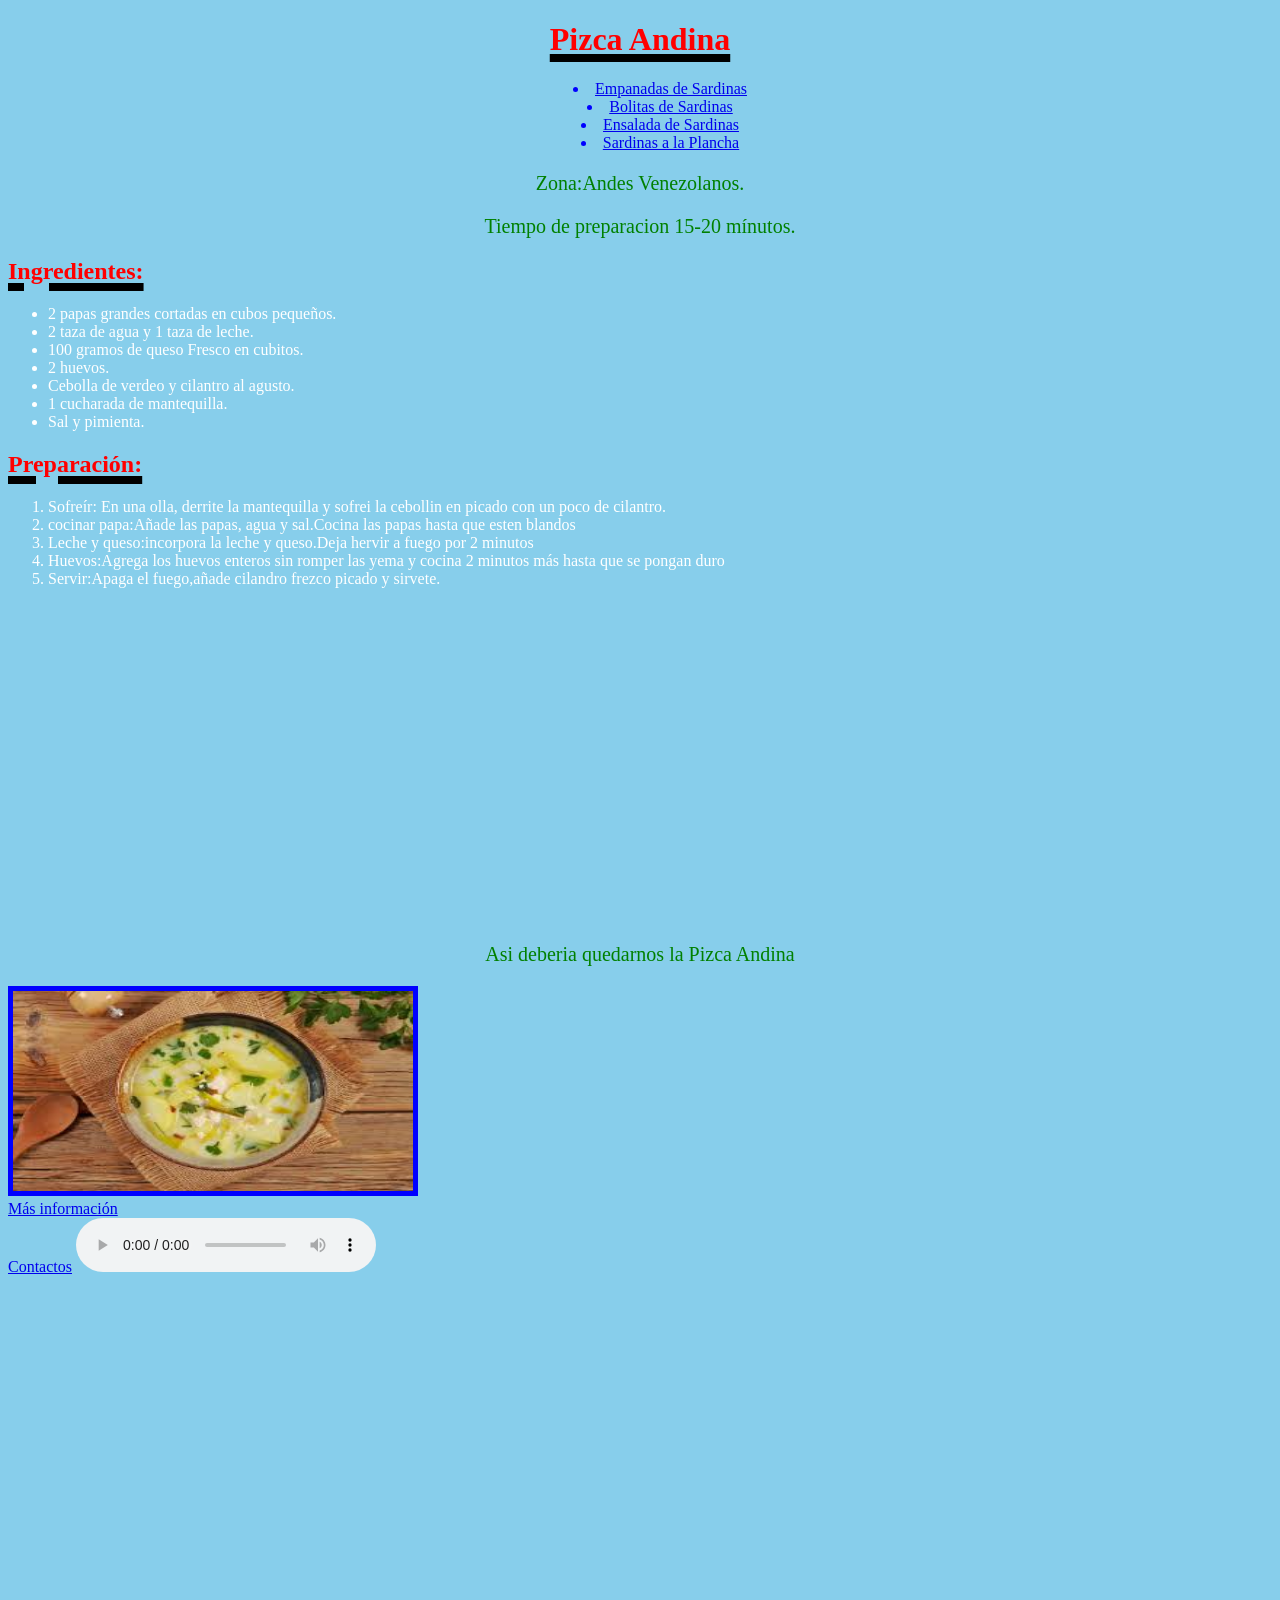
==== index.html @ d1b64593 "Add files via upload" ====
<!DOCTYPE html>
<html lang="en">
<head>
    <meta charset="UTF-8">
    <meta name="viewport" content="width=device-width, initial-scale=1.0">
    <title>Pizca Andina</title>
    <link rel="stylesheet" href="./css/estilos.css">
</head>
<body >
    <h1 class="titulo">Pizca Andina </h1>
    <ul >
        <li class="enlace">    <a  target="_blank" href="https://productosbahia.com.ar/receta/empanadas-de-sardinas/?gad_source=1&gad_campaignid=23354935666&gbraid=0AAAABByzemr5caEzVD6PrRsYL4l9V3Tu5&gclid=Cj0KCQjwi8nRBhDhARIsAHZf_pYTuPk9CachXybLOOa-7D4PGIUS3GsZ4RVx_CUhlzWg0jfU1wNpsG0aAvGdEALw_wcB"> Empanadas de Sardinas</a></li>
        <li class="enlace">    <a  target="_blank" href="https://www.cookmonkeys.com/bolitas-de-sardinas">Bolitas  de Sardinas</a></li>
        <li class="enlace">    <a  target="_blank" href="https://cocinafrancia.com/2021/06/16/ensalada-de-sardinas-rucula-mozzarella/#google_vignette">Ensalada de Sardinas</a></li>
        <li class="enlace">    <a target="_blank" href="https://invitadoinvierno.com/sardinas-a-la-plancha/">Sardinas a la Plancha</a></li>
    </ul>
    <p class="parrafo">Zona:Andes Venezolanos. </p>
    <p class="parrafo">Tiempo de preparacion 15-20 mínutos.</p>
    <h2 class="preparacion ">Ingredientes: </h2>
    <ul>
        <li class="blanco">2 papas grandes cortadas en cubos pequeños.</li>
        <li class="blanco">2 taza de agua y 1 taza de leche.</li>
        <li class="blanco">100 gramos de queso Fresco en cubitos.</li>
        <li class="blanco">2 huevos.</li>
        <li class="blanco">Cebolla de verdeo y cilantro al agusto.</li>
        <li class="blanco">1 cucharada de mantequilla.</li>
        <li class="blanco">Sal y pimienta.</li>
    </ul>
    <h2 class="preparacion">Preparación:</h2>
    <ol>
        <li class="blanco">Sofreír: En una olla, derrite la mantequilla y sofrei la cebollin en picado con un poco de cilantro.</li>
        <li class="blanco">cocinar papa:Añade las papas, agua y sal.Cocina las papas hasta que esten blandos</li>
        <li class="blanco">Leche y queso:incorpora la leche y queso.Deja hervir a fuego por 2 minutos</li>
        <li class="blanco">Huevos:Agrega los huevos enteros sin romper las yema y cocina 2 minutos más hasta que se pongan duro</li>
        <li class="blanco">Servir:Apaga el fuego,añade cilandro frezco picado y sirvete.</li>

    </ol>
    <iframe width="560" height="315" src="https://www.youtube.com/embed/HlcZezB0CMQ?si=Qb8UNMhfPuQTY_Jw" title="YouTube video player" frameborder="0" allow="accelerometer; autoplay; clipboard-write; encrypted-media; gyroscope; picture-in-picture; web-share" referrerpolicy="strict-origin-when-cross-origin" allowfullscreen></iframe>
    <br>

   

    <p class="parrafo">Asi deberia quedarnos la Pizca Andina</p>
    <img class="portada" src="./imagen/andina.jpg" alt="Pizca Andina">
    <br>
    <a target="_blank" href="https://cookpad.com/ar/buscar/sardinas%20en%20lata"> Más información</a>
    <br>
    <a href="contactos.html">Contactos</a>
    <audio controls src="./audios/andinaa.mp3"></audio>
    <br>
    <iframe src="https://www.google.com/maps/embed?pb=!1m18!1m12!1m3!1d3282.028836173672!2d-58.77233778942095!3d-34.65397467944562!2m3!1f0!2f0!3f0!3m2!1i1024!2i768!4f13.1!3m3!1m2!1s0x95bc95060809e4bf%3A0xa6dda3d21c3054b0!2sAv.%20Bartolom%C3%A9%20Mitre%201614%2C%20B1744OHN%20Moreno%2C%20Provincia%20de%20Buenos%20Aires!5e0!3m2!1ses!2sar!4v1778788399539!5m2!1ses!2sar" width="600" height="450" style="border:0;" allowfullscreen="" loading="lazy" referrerpolicy="no-referrer-when-downgrade"></iframe>
    

</body >
</html>
---- css/estilos.css ----
body  {background-color: skyblue ; }
  h1.titulo {color: red ;  text-align: center ; text-decoration: underline black 8px; }
  h2.preparacion {color: red ;  text-align: left; text-decoration: underline black 8px; }
  li.blanco {color: white ; }
    img.portada {width: 400px ; height: 200px ; 
                 border: 5px solid  blue ; 
                }
    img.logos {width: 100px ; height: 100px ; }
    p.parrafo {font-size: 20px ; color: green; text-align: center; }
    li.enlace{text-align: center; color: blue; list-style-position: inside; }
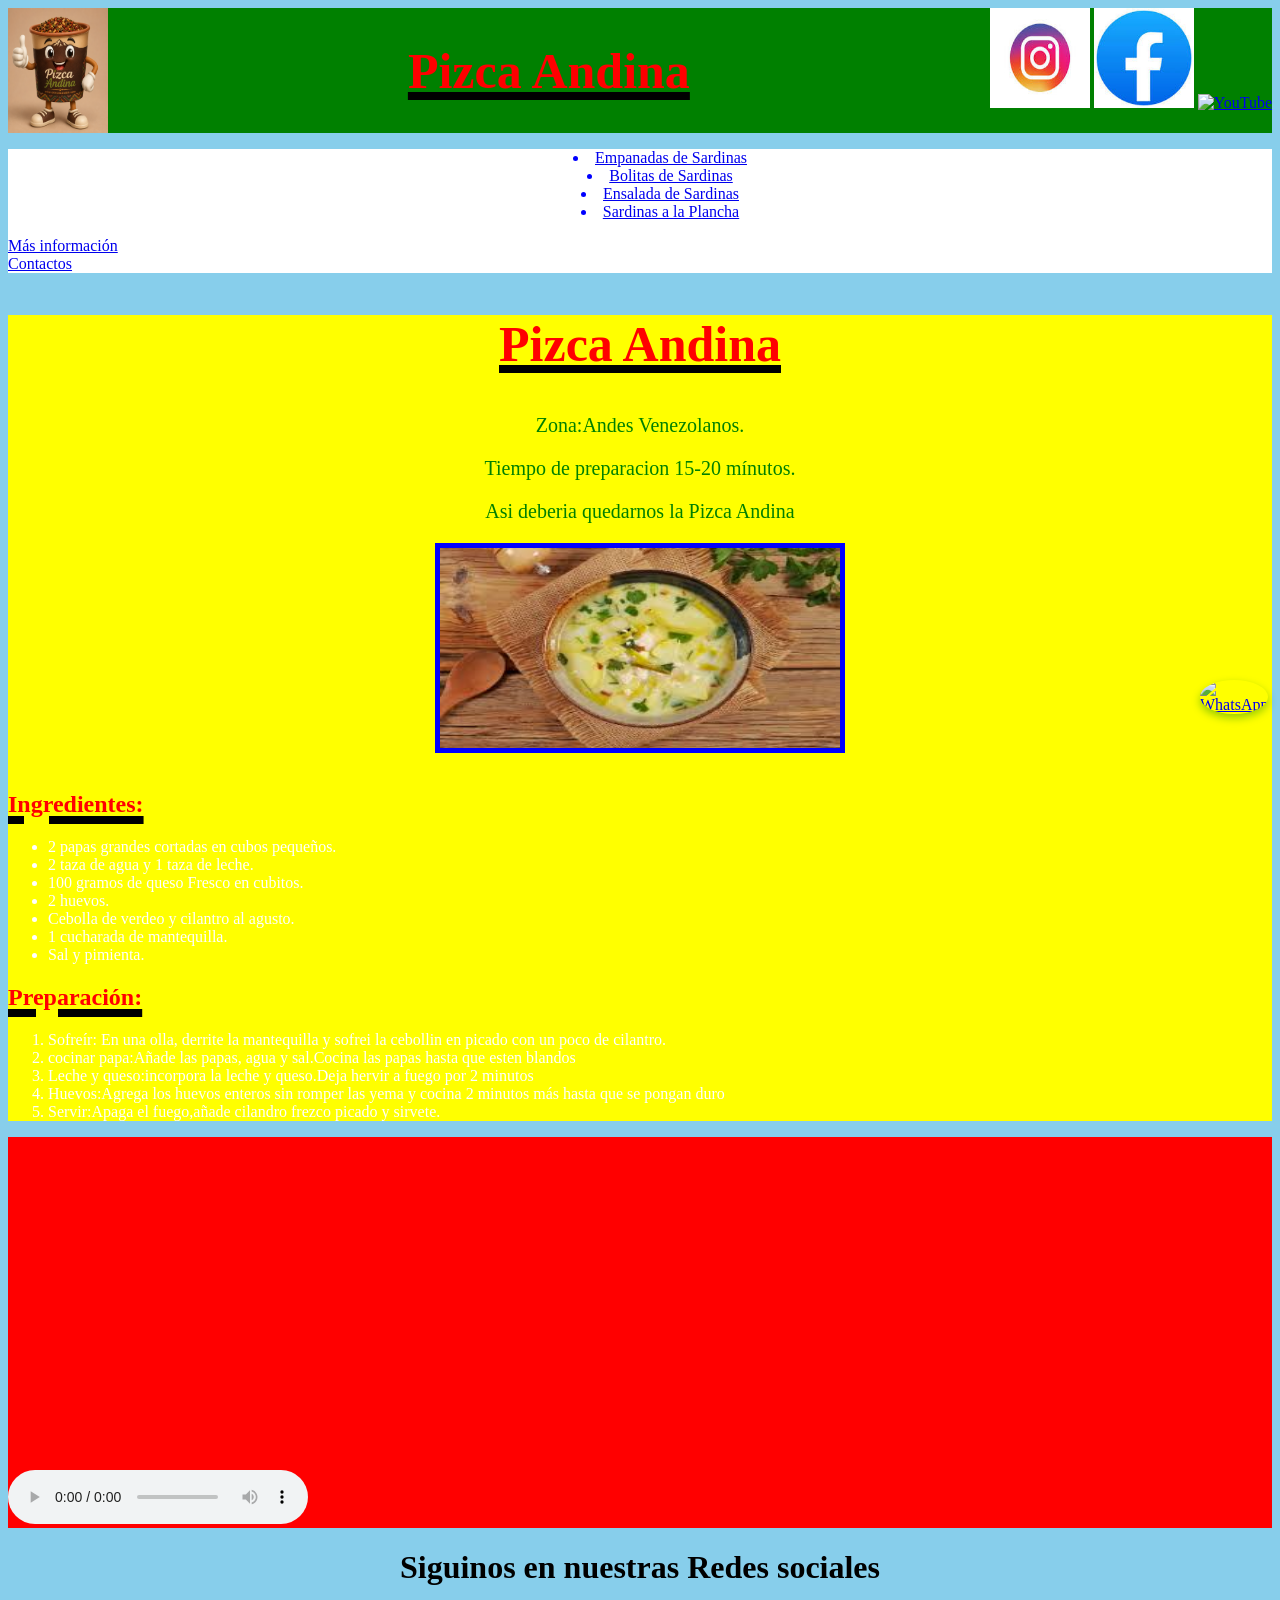
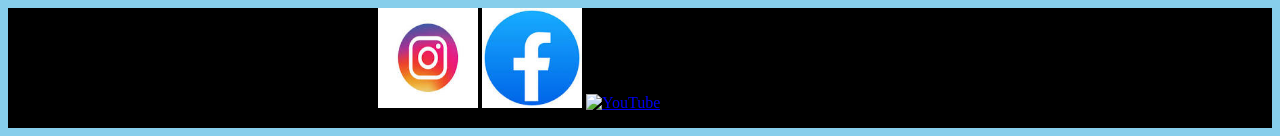
==== commit 63bbb31c: "Add files via upload" ====
--- a/index.html
+++ b/index.html
@@ -2,20 +2,41 @@
 <html lang="en">
 <head>
     <meta charset="UTF-8">
-    <meta name="viewport" content="width=device-width, initial-scale=1.0">
+    <meta name="viewport" content="width=device-width, initial-scale=1">
     <title>Pizca Andina</title>
     <link rel="stylesheet" href="./css/estilos.css">
 </head>
 <body >
-    <h1 class="titulo">Pizca Andina </h1>
-    <ul >
+    <header>
+        <img class="logopiscaandinaa" src="./imagen/logopiscaandina.png" alt="Logo de Pizca Andina">
+            <h1 class="titulo">  Pizca Andina </h1>
+        <div class="sociales">
+         <a target="_blank"  href="https://www.instagram.com/"><img class="logos" src="./imagen/instagram.jpg" alt="Instagram" ></a>
+         <a  target="_blank"  href="https://www.facebook.com/"><img  class="logos" src="./imagen/facebook.jpg" alt="Facebook" ></a>
+        <a  target="_blank"  href="https://www.youtube.com/?app=desktop&hl=es"><img class="logos" src="./imagen/youtube.jpg" alt="YouTube"></a>
+        <div>
+    </header>
+    <nav>
+         <ul >
         <li class="enlace">    <a  target="_blank" href="https://productosbahia.com.ar/receta/empanadas-de-sardinas/?gad_source=1&gad_campaignid=23354935666&gbraid=0AAAABByzemr5caEzVD6PrRsYL4l9V3Tu5&gclid=Cj0KCQjwi8nRBhDhARIsAHZf_pYTuPk9CachXybLOOa-7D4PGIUS3GsZ4RVx_CUhlzWg0jfU1wNpsG0aAvGdEALw_wcB"> Empanadas de Sardinas</a></li>
         <li class="enlace">    <a  target="_blank" href="https://www.cookmonkeys.com/bolitas-de-sardinas">Bolitas  de Sardinas</a></li>
         <li class="enlace">    <a  target="_blank" href="https://cocinafrancia.com/2021/06/16/ensalada-de-sardinas-rucula-mozzarella/#google_vignette">Ensalada de Sardinas</a></li>
         <li class="enlace">    <a target="_blank" href="https://invitadoinvierno.com/sardinas-a-la-plancha/">Sardinas a la Plancha</a></li>
     </ul>
+     <a target="_blank" href="https://cookpad.com/ar/buscar/sardinas%20en%20lata"> Más información</a>
+    <br>
+    <a href="contactos.html">Contactos</a>
+
+    </nav>
+    <section>
+        
+         <h1 class="titulo">Pizca Andina </h1>
+   
     <p class="parrafo">Zona:Andes Venezolanos. </p>
     <p class="parrafo">Tiempo de preparacion 15-20 mínutos.</p>
+     <p class="parrafo">Asi deberia quedarnos la Pizca Andina</p>
+    <img class="portada" src="./imagen/andina.jpg" alt="Pizca Andina">
+    <br>
     <h2 class="preparacion ">Ingredientes: </h2>
     <ul>
         <li class="blanco">2 papas grandes cortadas en cubos pequeños.</li>
@@ -35,21 +56,34 @@
         <li class="blanco">Servir:Apaga el fuego,añade cilandro frezco picado y sirvete.</li>
 
     </ol>
-    <iframe width="560" height="315" src="https://www.youtube.com/embed/HlcZezB0CMQ?si=Qb8UNMhfPuQTY_Jw" title="YouTube video player" frameborder="0" allow="accelerometer; autoplay; clipboard-write; encrypted-media; gyroscope; picture-in-picture; web-share" referrerpolicy="strict-origin-when-cross-origin" allowfullscreen></iframe>
+
+    </section>
+
+    <section class="ultimo">
+        <iframe class="video" width="560" height="315" src="https://www.youtube.com/embed/HlcZezB0CMQ?si=Qb8UNMhfPuQTY_Jw" title="YouTube video player" frameborder="0" allow="accelerometer; autoplay; clipboard-write; encrypted-media; gyroscope; picture-in-picture; web-share" referrerpolicy="strict-origin-when-cross-origin" allowfullscreen></iframe>
     <br>
-
    
-
-    <p class="parrafo">Asi deberia quedarnos la Pizca Andina</p>
-    <img class="portada" src="./imagen/andina.jpg" alt="Pizca Andina">
-    <br>
-    <a target="_blank" href="https://cookpad.com/ar/buscar/sardinas%20en%20lata"> Más información</a>
-    <br>
-    <a href="contactos.html">Contactos</a>
     <audio controls src="./audios/andinaa.mp3"></audio>
     <br>
-    <iframe src="https://www.google.com/maps/embed?pb=!1m18!1m12!1m3!1d3282.028836173672!2d-58.77233778942095!3d-34.65397467944562!2m3!1f0!2f0!3f0!3m2!1i1024!2i768!4f13.1!3m3!1m2!1s0x95bc95060809e4bf%3A0xa6dda3d21c3054b0!2sAv.%20Bartolom%C3%A9%20Mitre%201614%2C%20B1744OHN%20Moreno%2C%20Provincia%20de%20Buenos%20Aires!5e0!3m2!1ses!2sar!4v1778788399539!5m2!1ses!2sar" width="600" height="450" style="border:0;" allowfullscreen="" loading="lazy" referrerpolicy="no-referrer-when-downgrade"></iframe>
+    </section>
+    <h1 class="siguenos">Siguinos en nuestras Redes sociales</h1>
+    <footer>
+    <div class="sociales">
+        <iframe class="mapa" src="https://www.google.com/maps/embed?pb=!1m18!1m12!1m3!1d3282.028836173672!2d-58.77233778942095!3d-34.65397467944562!2m3!1f0!2f0!3f0!3m2!1i1024!2i768!4f13.1!3m3!1m2!1s0x95bc95060809e4bf%3A0xa6dda3d21c3054b0!2sAv.%20Bartolom%C3%A9%20Mitre%201614%2C%20B1744OHN%20Moreno%2C%20Provincia%20de%20Buenos%20Aires!5e0!3m2!1ses!2sar!4v1778788399539!5m2!1ses!2sar" width="600" height="450" style="border:0;" allowfullscreen="" loading="lazy" referrerpolicy="no-referrer-when-downgrade"></iframe>
+    <a target="_blank"  href="https://www.instagram.com/"><img class="logos" src="./imagen/instagram.jpg" alt="Instagram" ></a>
+    <a  target="_blank"  href="https://www.facebook.com/"><img  class="logos" src="./imagen/facebook.jpg" alt="Facebook" ></a>
+    <a  target="_blank"  href="https://www.youtube.com/?app=desktop&hl=es"><img class="logos" src="./imagen/youtube.jpg" alt="YouTube"></a>
+    </div>
+    <br>
+    </footer>
+    <div class="elemento-flotante">
+        <a href="https://wa.me/5491159131314" target="_blank">
+            <img src="https://upload.wikimedia.org/wikipedia/commons/6/6b/WhatsApp.svg" alt="WhatsApp" class="whatsapp-icon">
+    </div>
+
+
+     
+   
     
-
 </body >
 </html>
--- a/css/estilos.css
+++ b/css/estilos.css
@@ -9,3 +9,79 @@
     p.parrafo {font-size: 20px ; color: green; text-align: center; }
     li.enlace{text-align: center; color: blue; list-style-position: inside; }
 
+header {background-color:green ; }
+nav {background-color: white ; }
+section {background-color: yellow ; }
+.ultimo {background-color: red ; }
+footer {background-color: black;}
+h1.titulo{font-size: 50px;
+  
+     
+}
+.elemento-flotante {
+  position: fixed;
+  bottom: 20px;
+  right: 20px;
+  width: 60px;
+  height: 200px;
+  z-index: 1000;
+}
+.elemento-flotante img {
+  width:100%;
+  height:100%;
+  cursor: pointer;
+  border-radius: 50%;
+  box-shadow: 0 4px 8px rgba(0, 128, 0, 0.4);
+  transition: transform 0.3s ease;
+}
+.elemento-flotante img:hover {
+  transform: scale(1.1);
+}
+.whatsapp{
+    position: fixed;
+    bottom: 50px;
+    right: 20px;
+}
+img.portada{
+ display: block;
+ margin: 0 auto;
+}
+.video {
+   display: block;
+ margin: 0 auto;
+
+}
+.logopiscaandinaa{
+    width: 100px;
+    height: auto; 
+}
+footer{display: flex;
+    justify-content: space-between;
+    align-items: center;
+}
+
+
+
+.logos{
+    width: 100px;
+    height: 100px;
+}
+.redes{text-align: right;}
+header{display: flex;
+
+  justify-content: space-between;
+}
+.redes{
+width: 40px;
+ height: 40px;
+}
+.siguenos{
+    text-align:center;
+}
+.mapa{
+    width: 350px;   
+    height: 120px;  
+    float: left;    
+    margin-right: 20px; 
+}
+   
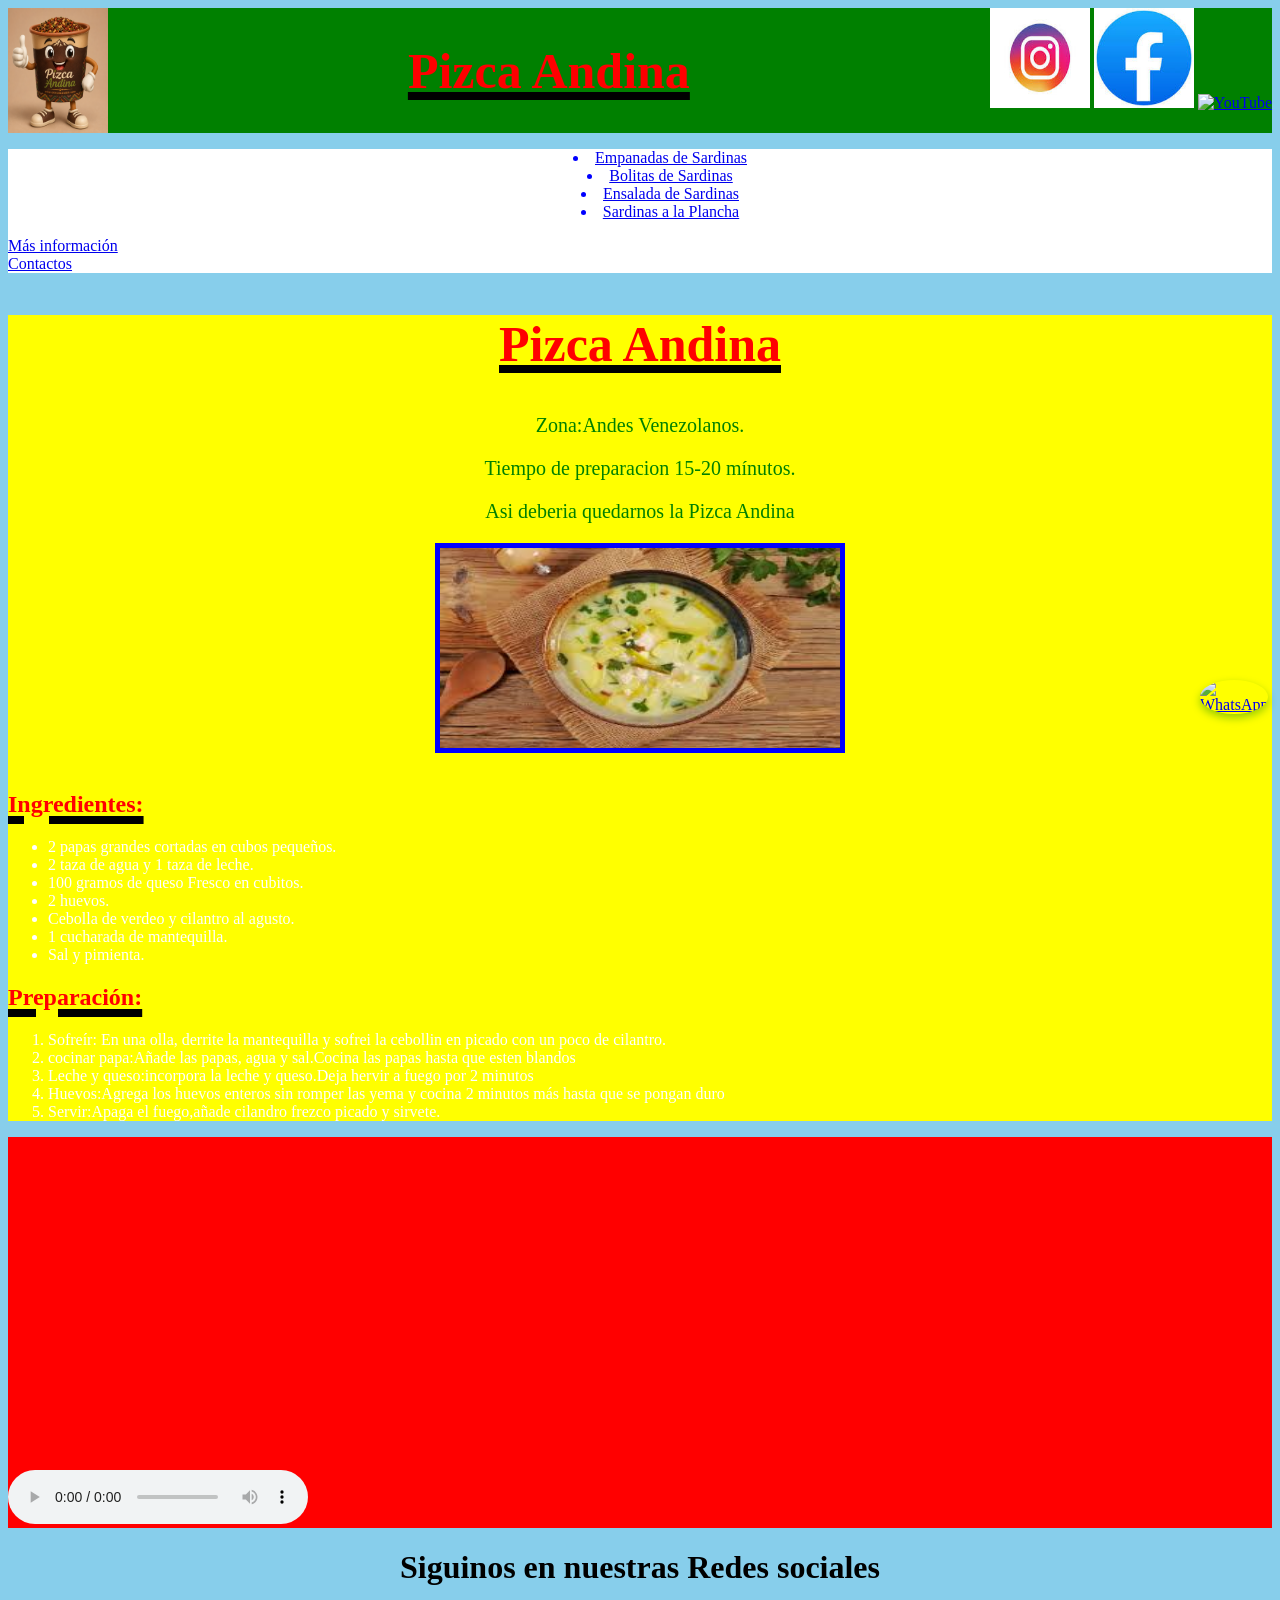
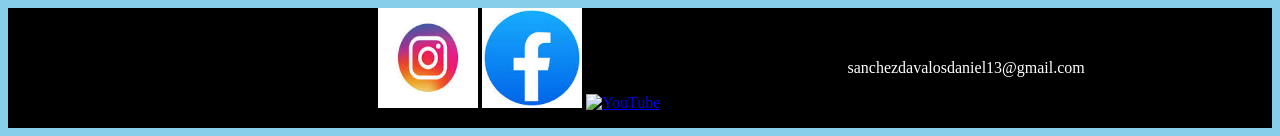
==== commit a9f995cb: "Add files via upload" ====
--- a/index.html
+++ b/index.html
@@ -69,11 +69,14 @@
     <h1 class="siguenos">Siguinos en nuestras Redes sociales</h1>
     <footer>
     <div class="sociales">
+       
         <iframe class="mapa" src="https://www.google.com/maps/embed?pb=!1m18!1m12!1m3!1d3282.028836173672!2d-58.77233778942095!3d-34.65397467944562!2m3!1f0!2f0!3f0!3m2!1i1024!2i768!4f13.1!3m3!1m2!1s0x95bc95060809e4bf%3A0xa6dda3d21c3054b0!2sAv.%20Bartolom%C3%A9%20Mitre%201614%2C%20B1744OHN%20Moreno%2C%20Provincia%20de%20Buenos%20Aires!5e0!3m2!1ses!2sar!4v1778788399539!5m2!1ses!2sar" width="600" height="450" style="border:0;" allowfullscreen="" loading="lazy" referrerpolicy="no-referrer-when-downgrade"></iframe>
     <a target="_blank"  href="https://www.instagram.com/"><img class="logos" src="./imagen/instagram.jpg" alt="Instagram" ></a>
     <a  target="_blank"  href="https://www.facebook.com/"><img  class="logos" src="./imagen/facebook.jpg" alt="Facebook" ></a>
     <a  target="_blank"  href="https://www.youtube.com/?app=desktop&hl=es"><img class="logos" src="./imagen/youtube.jpg" alt="YouTube"></a>
+    
     </div>
+     <p class="correo">sanchezdavalosdaniel13@gmail.com</p>
     <br>
     </footer>
     <div class="elemento-flotante">
--- a/css/estilos.css
+++ b/css/estilos.css
@@ -58,6 +58,11 @@
 footer{display: flex;
     justify-content: space-between;
     align-items: center;
+
+}
+.correo{
+    color: white;
+    text-align: right;
 }
 
 
@@ -84,4 +89,5 @@
     float: left;    
     margin-right: 20px; 
 }
+
    
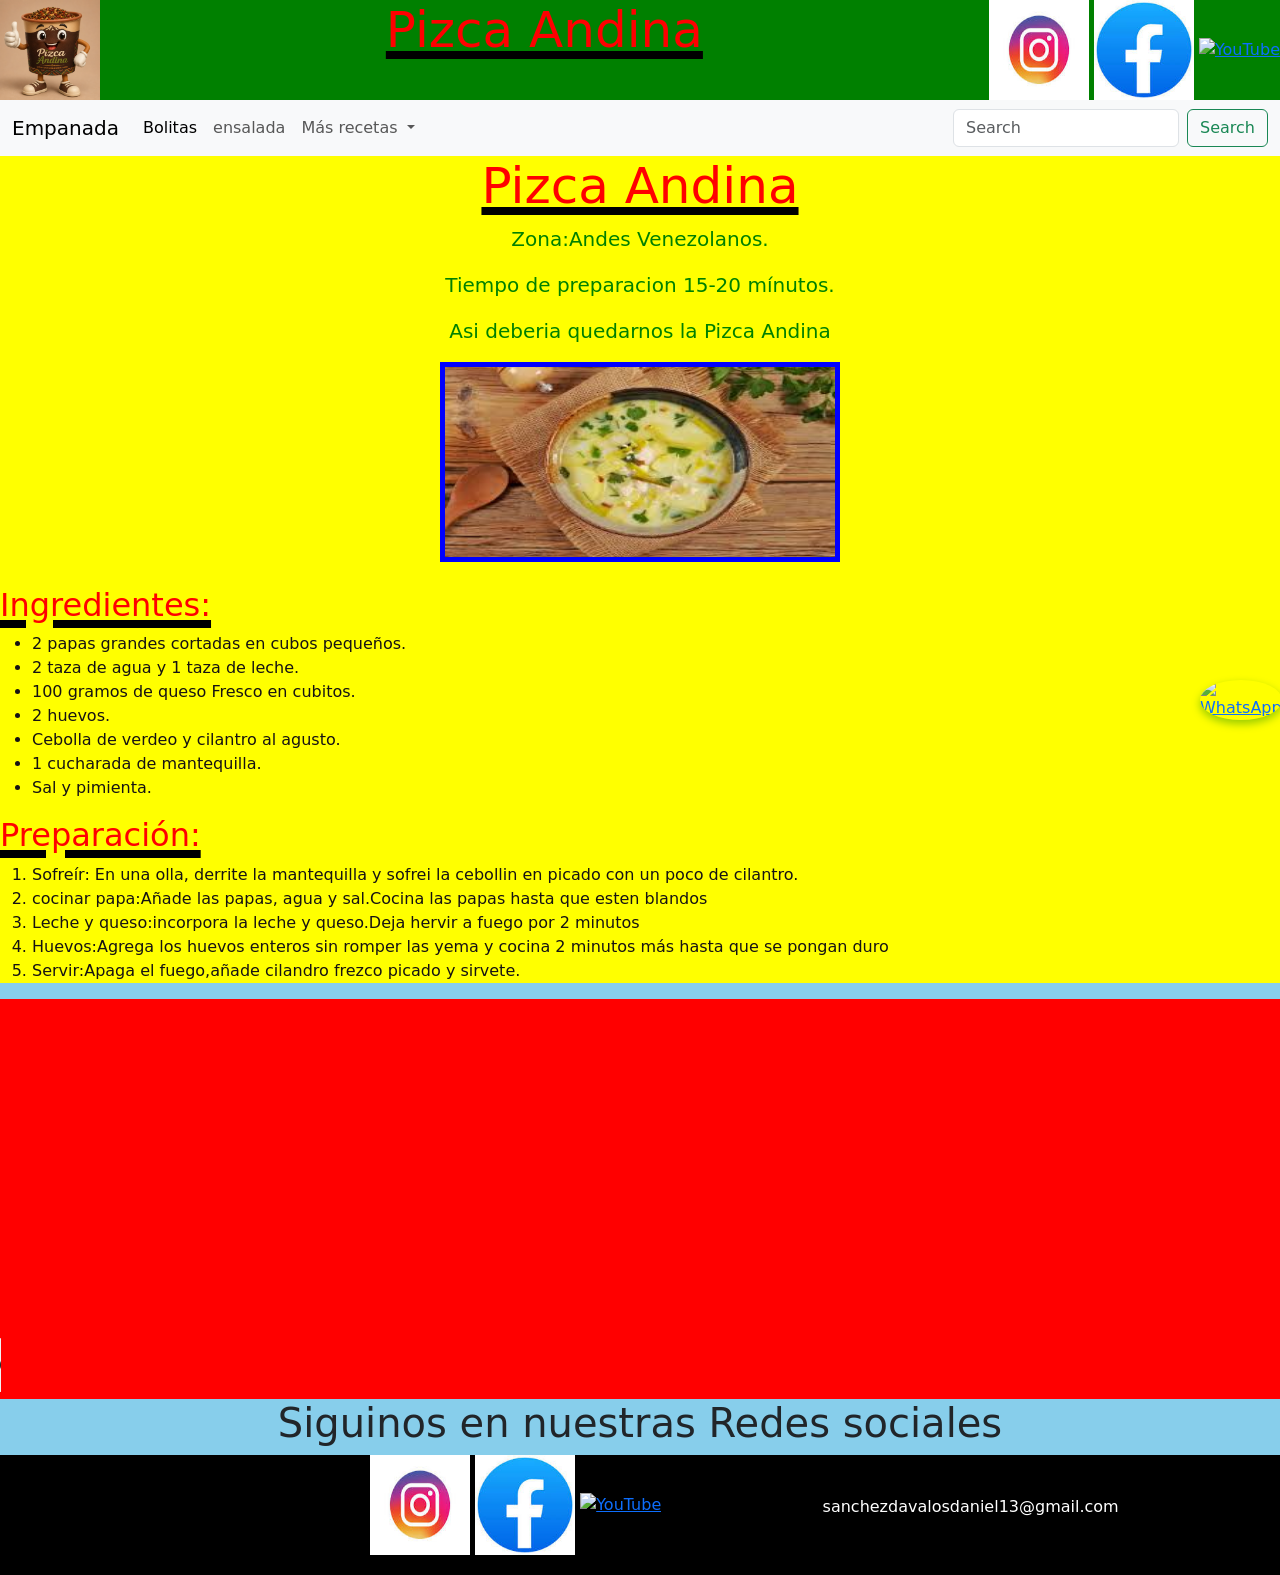
==== commit 612bc48e: "Add files via upload" ====
--- a/index.html
+++ b/index.html
@@ -4,6 +4,7 @@
     <meta charset="UTF-8">
     <meta name="viewport" content="width=device-width, initial-scale=1">
     <title>Pizca Andina</title>
+    <link href="https://cdn.jsdelivr.net/npm/bootstrap@5.3.8/dist/css/bootstrap.min.css" rel="stylesheet" integrity="sha384-sRIl4kxILFvY47J16cr9ZwB07vP4J8+LH7qKQnuqkuIAvNWLzeN8tE5YBujZqJLB" crossorigin="anonymous">
     <link rel="stylesheet" href="./css/estilos.css">
 </head>
 <body >
@@ -16,16 +17,41 @@
         <a  target="_blank"  href="https://www.youtube.com/?app=desktop&hl=es"><img class="logos" src="./imagen/youtube.jpg" alt="YouTube"></a>
         <div>
     </header>
-    <nav>
-         <ul >
-        <li class="enlace">    <a  target="_blank" href="https://productosbahia.com.ar/receta/empanadas-de-sardinas/?gad_source=1&gad_campaignid=23354935666&gbraid=0AAAABByzemr5caEzVD6PrRsYL4l9V3Tu5&gclid=Cj0KCQjwi8nRBhDhARIsAHZf_pYTuPk9CachXybLOOa-7D4PGIUS3GsZ4RVx_CUhlzWg0jfU1wNpsG0aAvGdEALw_wcB"> Empanadas de Sardinas</a></li>
-        <li class="enlace">    <a  target="_blank" href="https://www.cookmonkeys.com/bolitas-de-sardinas">Bolitas  de Sardinas</a></li>
-        <li class="enlace">    <a  target="_blank" href="https://cocinafrancia.com/2021/06/16/ensalada-de-sardinas-rucula-mozzarella/#google_vignette">Ensalada de Sardinas</a></li>
-        <li class="enlace">    <a target="_blank" href="https://invitadoinvierno.com/sardinas-a-la-plancha/">Sardinas a la Plancha</a></li>
-    </ul>
-     <a target="_blank" href="https://cookpad.com/ar/buscar/sardinas%20en%20lata"> Más información</a>
+    <nav class="navbar navbar-expand-lg bg-body-tertiary">
+  <div class="container-fluid">
+    <a class="navbar-brand" target="_blank" href="https://productosbahia.com.ar/receta/empanadas-de-sardinas/?gad_source=1&gad_campaignid=23354935666&gbraid=0AAAABByzemr5caEzVD6PrRsYL4l9V3Tu5&gclid=Cj0KCQjwi8nRBhDhARIsAHZf_pYTuPk9CachXybLOOa-7D4PGIUS3GsZ4RVx_CUhlzWg0jfU1wNpsG0aAvGdEALw_wcB">Empanada</a>
+    <button class="navbar-toggler" type="button" data-bs-toggle="collapse" data-bs-target="#navbarSupportedContent" aria-controls="navbarSupportedContent" aria-expanded="false" aria-label="Toggle navigation">
+      <span class="navbar-toggler-icon"></span>
+    </button>
+    <div class="collapse navbar-collapse" id="navbarSupportedContent">
+      <ul class="navbar-nav me-auto mb-2 mb-lg-0">
+        <li class="nav-item">
+          <a class="nav-link active" aria-current="page" target="_blank" href="https://www.cookmonkeys.com/bolitas-de-sardinas">Bolitas</a>
+        </li>
+        <li class="nav-item">
+          <a class="nav-link" target="_blank" href="https://cocinafrancia.com/2021/06/16/ensalada-de-sardinas-rucula-mozzarella/#google_vignette">ensalada</a>
+        </li>
+        <li class="nav-item dropdown">
+          <a class="nav-link dropdown-toggle" href="#" role="button" data-bs-toggle="dropdown" aria-expanded="false">
+            Más recetas
+          </a>
+          <ul class="dropdown-menu">
+            <li><a class="dropdown-item" target="_blank" href="https://cookpad.com/ar/buscar/sardinas%20en%20lata">Más información</a></li>
+            <li><a class="dropdown-item" target="_blank" href=".."></a></li>
+            <li><hr class="dropdown-divider"></li>
+            <li><a class="dropdown-item" target="_blank" href="contactos.html">Contactos</a></li>
+          </ul>
+        </li>
+        <li class="nav-item">
+        </li>
+      </ul>
+      <form class="d-flex" role="search">
+        <input class="form-control me-2" type="search" placeholder="Search" aria-label="Search"/>
+        <button class="btn btn-outline-success" type="submit">Search</button>
+      </form>
+    </div>
+  </div>
     <br>
-    <a href="contactos.html">Contactos</a>
 
     </nav>
     <section>
@@ -87,6 +113,6 @@
 
      
    
-    
+    <script src="https://cdn.jsdelivr.net/npm/bootstrap@5.3.8/dist/js/bootstrap.bundle.min.js" integrity="sha384-FKyoEForCGlyvwx9Hj09JcYn3nv7wiPVlz7YYwJrWVcXK/BmnVDxM+D2scQbITxI" crossorigin="anonymous"></script>
 </body >
 </html>
--- a/css/estilos.css
+++ b/css/estilos.css
@@ -1,7 +1,7 @@
 body  {background-color: skyblue ; }
   h1.titulo {color: red ;  text-align: center ; text-decoration: underline black 8px; }
   h2.preparacion {color: red ;  text-align: left; text-decoration: underline black 8px; }
-  li.blanco {color: white ; }
+  li.blanco {color: rgb(22, 19, 19) ; }
     img.portada {width: 400px ; height: 200px ; 
                  border: 5px solid  blue ; 
                 }
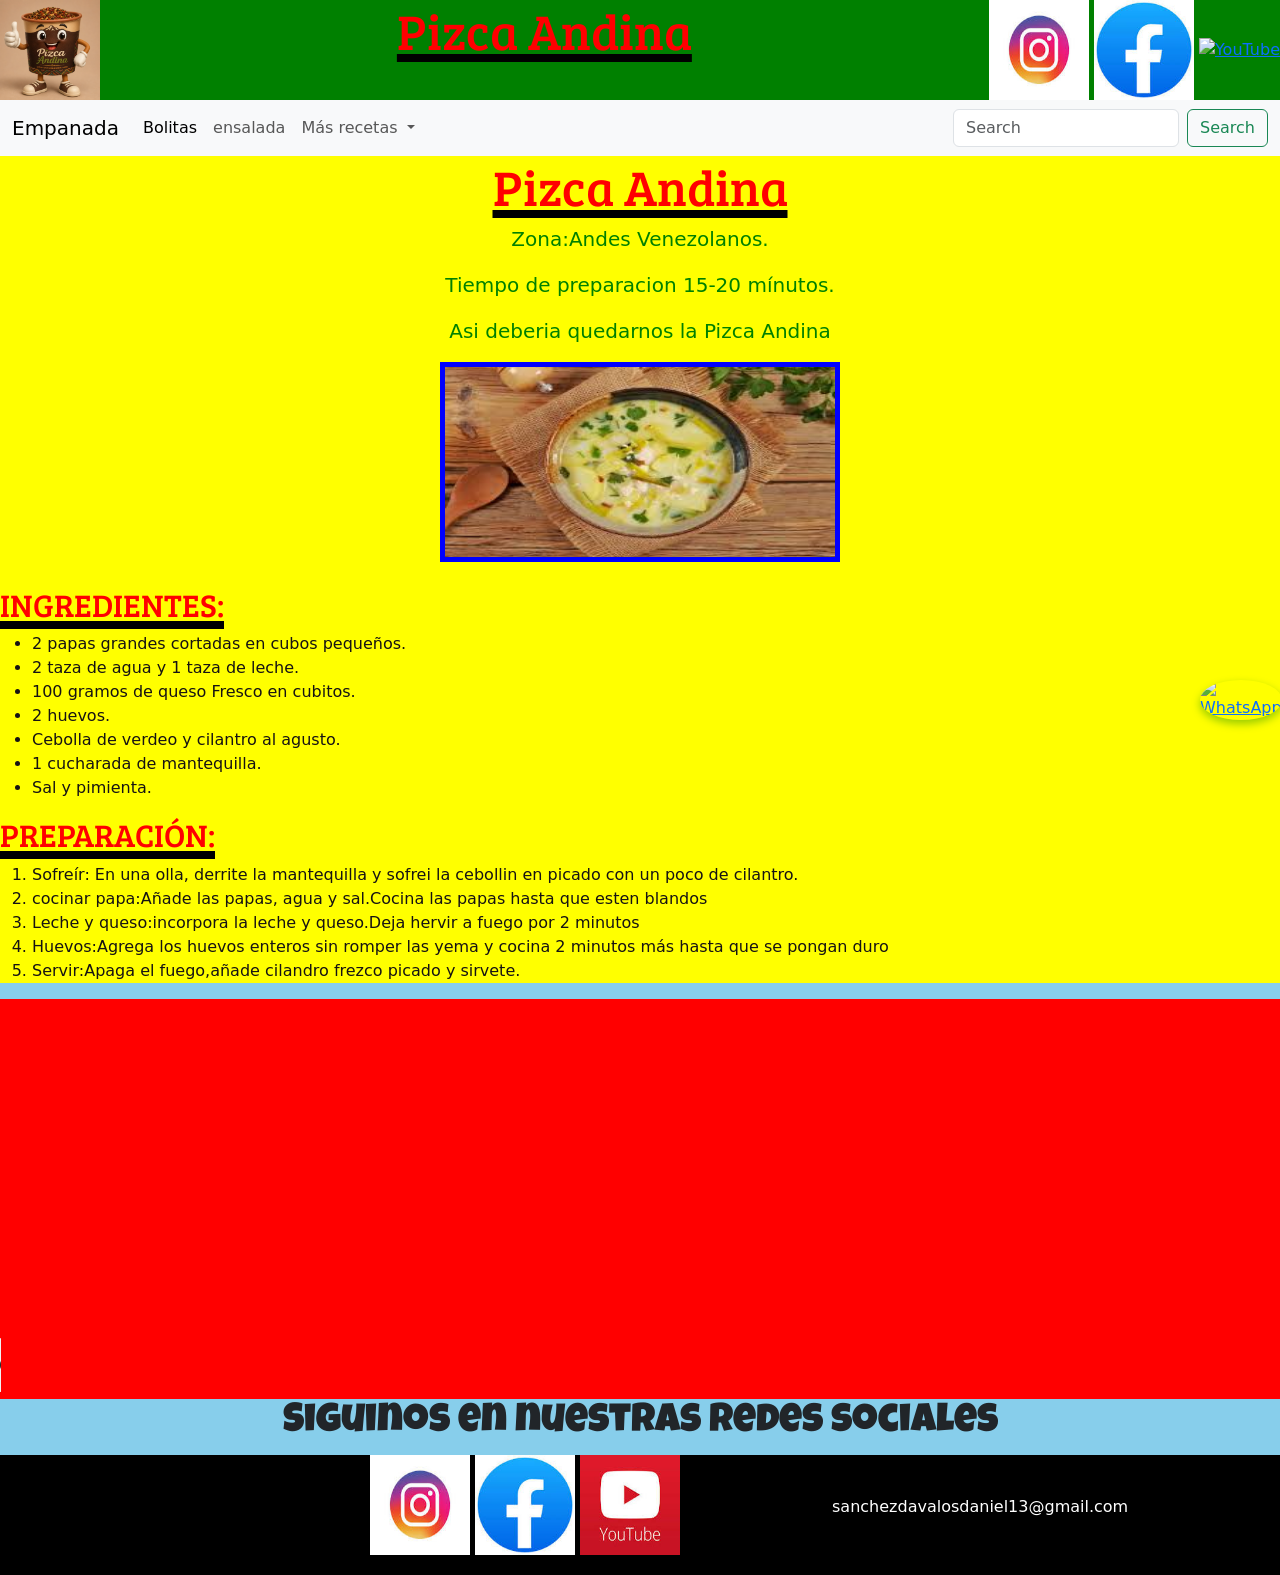
==== commit 532ae20c: "Add files via upload" ====
--- a/index.html
+++ b/index.html
@@ -8,6 +8,7 @@
     <link rel="stylesheet" href="./css/estilos.css">
 </head>
 <body >
+  <!--comienzo del header-->
     <header>
         <img class="logopiscaandinaa" src="./imagen/logopiscaandina.png" alt="Logo de Pizca Andina">
             <h1 class="titulo">  Pizca Andina </h1>
@@ -17,6 +18,7 @@
         <a  target="_blank"  href="https://www.youtube.com/?app=desktop&hl=es"><img class="logos" src="./imagen/youtube.jpg" alt="YouTube"></a>
         <div>
     </header>
+    <!--fin del header-->
     <nav class="navbar navbar-expand-lg bg-body-tertiary">
   <div class="container-fluid">
     <a class="navbar-brand" target="_blank" href="https://productosbahia.com.ar/receta/empanadas-de-sardinas/?gad_source=1&gad_campaignid=23354935666&gbraid=0AAAABByzemr5caEzVD6PrRsYL4l9V3Tu5&gclid=Cj0KCQjwi8nRBhDhARIsAHZf_pYTuPk9CachXybLOOa-7D4PGIUS3GsZ4RVx_CUhlzWg0jfU1wNpsG0aAvGdEALw_wcB">Empanada</a>
@@ -63,7 +65,7 @@
      <p class="parrafo">Asi deberia quedarnos la Pizca Andina</p>
     <img class="portada" src="./imagen/andina.jpg" alt="Pizca Andina">
     <br>
-    <h2 class="preparacion ">Ingredientes: </h2>
+    <h2 class="preparacion ">INGREDIENTES: </h2>
     <ul>
         <li class="blanco">2 papas grandes cortadas en cubos pequeños.</li>
         <li class="blanco">2 taza de agua y 1 taza de leche.</li>
@@ -73,7 +75,7 @@
         <li class="blanco">1 cucharada de mantequilla.</li>
         <li class="blanco">Sal y pimienta.</li>
     </ul>
-    <h2 class="preparacion">Preparación:</h2>
+    <h2 class="preparacion">PREPARACIÓN:</h2>
     <ol>
         <li class="blanco">Sofreír: En una olla, derrite la mantequilla y sofrei la cebollin en picado con un poco de cilantro.</li>
         <li class="blanco">cocinar papa:Añade las papas, agua y sal.Cocina las papas hasta que esten blandos</li>
@@ -99,7 +101,7 @@
         <iframe class="mapa" src="https://www.google.com/maps/embed?pb=!1m18!1m12!1m3!1d3282.028836173672!2d-58.77233778942095!3d-34.65397467944562!2m3!1f0!2f0!3f0!3m2!1i1024!2i768!4f13.1!3m3!1m2!1s0x95bc95060809e4bf%3A0xa6dda3d21c3054b0!2sAv.%20Bartolom%C3%A9%20Mitre%201614%2C%20B1744OHN%20Moreno%2C%20Provincia%20de%20Buenos%20Aires!5e0!3m2!1ses!2sar!4v1778788399539!5m2!1ses!2sar" width="600" height="450" style="border:0;" allowfullscreen="" loading="lazy" referrerpolicy="no-referrer-when-downgrade"></iframe>
     <a target="_blank"  href="https://www.instagram.com/"><img class="logos" src="./imagen/instagram.jpg" alt="Instagram" ></a>
     <a  target="_blank"  href="https://www.facebook.com/"><img  class="logos" src="./imagen/facebook.jpg" alt="Facebook" ></a>
-    <a  target="_blank"  href="https://www.youtube.com/?app=desktop&hl=es"><img class="logos" src="./imagen/youtube.jpg" alt="YouTube"></a>
+    <a  target="_blank"  href="https://www.youtube.com/?app=desktop&hl=es"><img class="logos" src="./imagen/Youtube.jpg" alt="YouTube"></a>
     
     </div>
      <p class="correo">sanchezdavalosdaniel13@gmail.com</p>
--- a/css/estilos.css
+++ b/css/estilos.css
@@ -1,3 +1,11 @@
+
+@import url('https://fonts.googleapis.com/css2?family=Bree+Serif&display=swap');
+@import url('https://fonts.googleapis.com/css2?family=Bree+Serif&family=Luckiest+Guy&display=swap');
+@import url('https://fonts.googleapis.com/css2?family=Bree+Serif&family=Luckiest+Guy&family=Open+Sans:ital,wght@0,300..800;1,300..800&display=swap');
+
+
+
+
 body  {background-color: skyblue ; }
   h1.titulo {color: red ;  text-align: center ; text-decoration: underline black 8px; }
   h2.preparacion {color: red ;  text-align: left; text-decoration: underline black 8px; }
@@ -60,6 +68,29 @@
     align-items: center;
 
 }
+h1.titulo, h2.preparacion{
+  font-family: "Bree Serif", serif;
+  font-weight: 400;
+  font-style: normal;
+}
+h1.siguenos {
+  font-family: "Luckiest Guy", cursive;
+  font-weight: 400;
+  font-style: normal;
+}
+
+
+.preparacion  {
+  font-family: "Open Sans", sans-serif;
+  font-optical-sizing: auto;
+  font-weight: 300;
+  font-style: normal;
+  font-variation-settings:
+    "wdth" 100;
+}
+
+
+
 .correo{
     color: white;
     text-align: right;
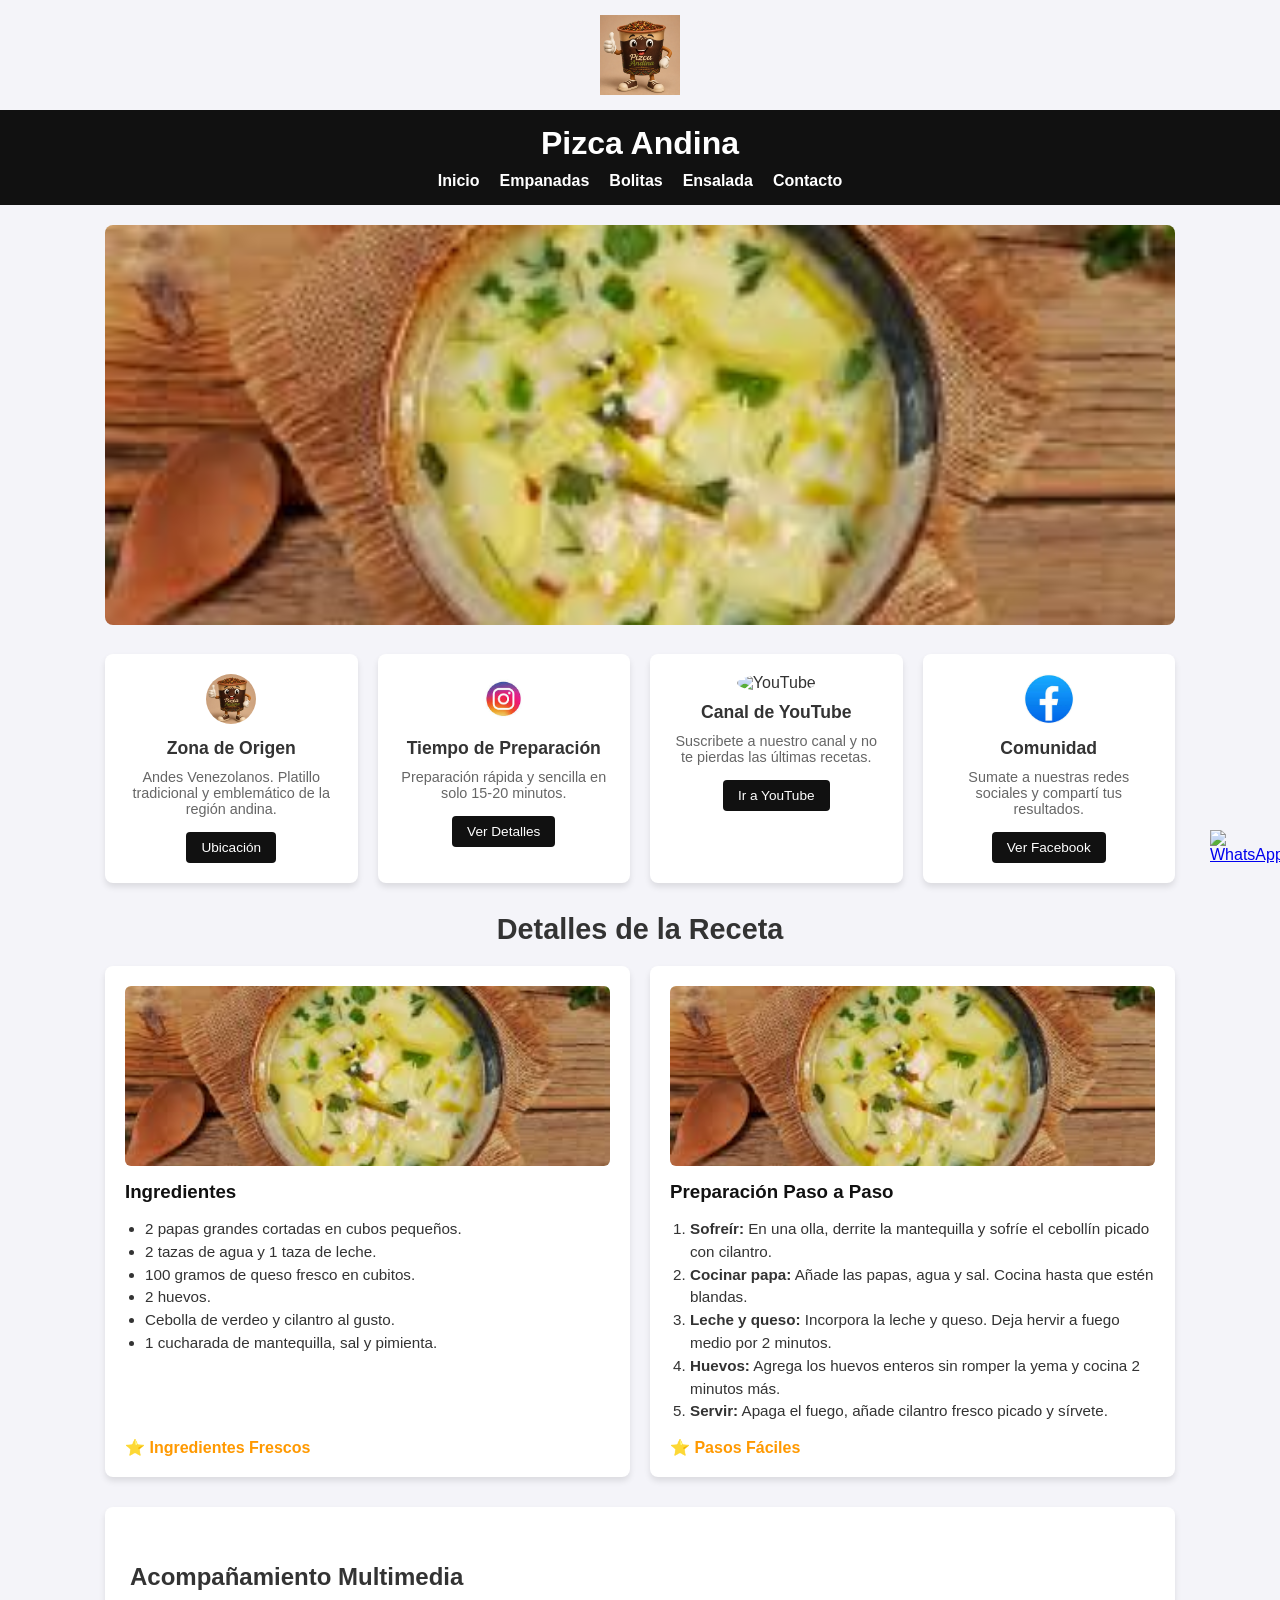
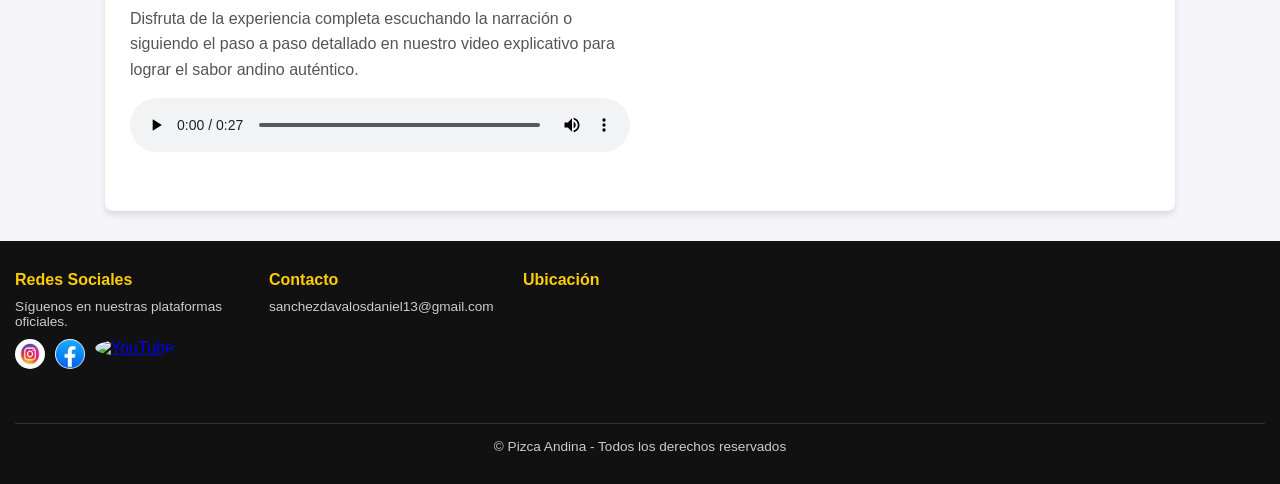
==== commit fc348224: "Add files via upload" ====
--- a/index.html
+++ b/index.html
@@ -1,120 +1,156 @@
 <!DOCTYPE html>
-<html lang="en">
+<html lang="es">
 <head>
     <meta charset="UTF-8">
-    <meta name="viewport" content="width=device-width, initial-scale=1">
-    <title>Pizca Andina</title>
-    <link href="https://cdn.jsdelivr.net/npm/bootstrap@5.3.8/dist/css/bootstrap.min.css" rel="stylesheet" integrity="sha384-sRIl4kxILFvY47J16cr9ZwB07vP4J8+LH7qKQnuqkuIAvNWLzeN8tE5YBujZqJLB" crossorigin="anonymous">
+    <meta name="viewport" content="width=device-width, initial-scale=1.0">
+    <title>Pizca Andina - Receta Tradicional</title>
     <link rel="stylesheet" href="./css/estilos.css">
 </head>
-<body >
-  <!--comienzo del header-->
+<body>
+
+  
+    <img class="logo-top" alt="Logo de Pizca Andina" src="./imagen/logopiscaandina.png">
+
+  
     <header>
-        <img class="logopiscaandinaa" src="./imagen/logopiscaandina.png" alt="Logo de Pizca Andina">
-            <h1 class="titulo">  Pizca Andina </h1>
-        <div class="sociales">
-         <a target="_blank"  href="https://www.instagram.com/"><img class="logos" src="./imagen/instagram.jpg" alt="Instagram" ></a>
-         <a  target="_blank"  href="https://www.facebook.com/"><img  class="logos" src="./imagen/facebook.jpg" alt="Facebook" ></a>
-        <a  target="_blank"  href="https://www.youtube.com/?app=desktop&hl=es"><img class="logos" src="./imagen/youtube.jpg" alt="YouTube"></a>
-        <div>
+        <h1>Pizca Andina</h1>
+        <nav>
+            <a href="index.html">Inicio</a>
+            <a href="https://productosbahia.com.ar/receta/empanadas-de-sardinas/" target="_blank">Empanadas</a>
+            <a href="https://www.cookmonkeys.com/bolitas-de-sardinas" target="_blank">Bolitas</a>
+            <a href="https://cocinafrancia.com/2021/06/16/ensalada-de-sardinas-rucula-mozzarella/" target="_blank">Ensalada</a>
+            <a href="contactos.html">Contacto</a>
+        </nav>
     </header>
-    <!--fin del header-->
-    <nav class="navbar navbar-expand-lg bg-body-tertiary">
-  <div class="container-fluid">
-    <a class="navbar-brand" target="_blank" href="https://productosbahia.com.ar/receta/empanadas-de-sardinas/?gad_source=1&gad_campaignid=23354935666&gbraid=0AAAABByzemr5caEzVD6PrRsYL4l9V3Tu5&gclid=Cj0KCQjwi8nRBhDhARIsAHZf_pYTuPk9CachXybLOOa-7D4PGIUS3GsZ4RVx_CUhlzWg0jfU1wNpsG0aAvGdEALw_wcB">Empanada</a>
-    <button class="navbar-toggler" type="button" data-bs-toggle="collapse" data-bs-target="#navbarSupportedContent" aria-controls="navbarSupportedContent" aria-expanded="false" aria-label="Toggle navigation">
-      <span class="navbar-toggler-icon"></span>
-    </button>
-    <div class="collapse navbar-collapse" id="navbarSupportedContent">
-      <ul class="navbar-nav me-auto mb-2 mb-lg-0">
-        <li class="nav-item">
-          <a class="nav-link active" aria-current="page" target="_blank" href="https://www.cookmonkeys.com/bolitas-de-sardinas">Bolitas</a>
-        </li>
-        <li class="nav-item">
-          <a class="nav-link" target="_blank" href="https://cocinafrancia.com/2021/06/16/ensalada-de-sardinas-rucula-mozzarella/#google_vignette">ensalada</a>
-        </li>
-        <li class="nav-item dropdown">
-          <a class="nav-link dropdown-toggle" href="#" role="button" data-bs-toggle="dropdown" aria-expanded="false">
-            Más recetas
-          </a>
-          <ul class="dropdown-menu">
-            <li><a class="dropdown-item" target="_blank" href="https://cookpad.com/ar/buscar/sardinas%20en%20lata">Más información</a></li>
-            <li><a class="dropdown-item" target="_blank" href=".."></a></li>
-            <li><hr class="dropdown-divider"></li>
-            <li><a class="dropdown-item" target="_blank" href="contactos.html">Contactos</a></li>
-          </ul>
-        </li>
-        <li class="nav-item">
-        </li>
-      </ul>
-      <form class="d-flex" role="search">
-        <input class="form-control me-2" type="search" placeholder="Search" aria-label="Search"/>
-        <button class="btn btn-outline-success" type="submit">Search</button>
-      </form>
-    </div>
-  </div>
-    <br>
 
-    </nav>
-    <section>
+    <main>
+
         
-         <h1 class="titulo">Pizca Andina </h1>
-   
-    <p class="parrafo">Zona:Andes Venezolanos. </p>
-    <p class="parrafo">Tiempo de preparacion 15-20 mínutos.</p>
-     <p class="parrafo">Asi deberia quedarnos la Pizca Andina</p>
-    <img class="portada" src="./imagen/andina.jpg" alt="Pizca Andina">
-    <br>
-    <h2 class="preparacion ">INGREDIENTES: </h2>
-    <ul>
-        <li class="blanco">2 papas grandes cortadas en cubos pequeños.</li>
-        <li class="blanco">2 taza de agua y 1 taza de leche.</li>
-        <li class="blanco">100 gramos de queso Fresco en cubitos.</li>
-        <li class="blanco">2 huevos.</li>
-        <li class="blanco">Cebolla de verdeo y cilantro al agusto.</li>
-        <li class="blanco">1 cucharada de mantequilla.</li>
-        <li class="blanco">Sal y pimienta.</li>
-    </ul>
-    <h2 class="preparacion">PREPARACIÓN:</h2>
-    <ol>
-        <li class="blanco">Sofreír: En una olla, derrite la mantequilla y sofrei la cebollin en picado con un poco de cilantro.</li>
-        <li class="blanco">cocinar papa:Añade las papas, agua y sal.Cocina las papas hasta que esten blandos</li>
-        <li class="blanco">Leche y queso:incorpora la leche y queso.Deja hervir a fuego por 2 minutos</li>
-        <li class="blanco">Huevos:Agrega los huevos enteros sin romper las yema y cocina 2 minutos más hasta que se pongan duro</li>
-        <li class="blanco">Servir:Apaga el fuego,añade cilandro frezco picado y sirvete.</li>
+        <section class="banner-section">
+            <a href="#">
+                <img class="banner-img" alt="Pizca Andina" src="./imagen/andina.jpg">
+            </a>
+        </section>
 
-    </ol>
+        
+        <section class="grid-cards">
+            
+            <article class="card">
+                <img alt="Zona" src="./imagen/logopiscaandina.png">
+                <h3>Zona de Origen</h3>
+                <p>Andes Venezolanos. Platillo tradicional y emblemático de la región andina.</p>
+                <a href="#mapa-ubicacion">Ubicación</a>
+            </article>
 
-    </section>
+            <article class="card">
+                <img alt="Tiempo" src="./imagen/instagram.jpg">
+                <h3>Tiempo de Preparación</h3>
+                <p>Preparación rápida y sencilla en solo 15-20 minutos.</p>
+                <a href="https://www.instagram.com/" target="_blank">Ver Detalles</a>
+            </article>
 
-    <section class="ultimo">
-        <iframe class="video" width="560" height="315" src="https://www.youtube.com/embed/HlcZezB0CMQ?si=Qb8UNMhfPuQTY_Jw" title="YouTube video player" frameborder="0" allow="accelerometer; autoplay; clipboard-write; encrypted-media; gyroscope; picture-in-picture; web-share" referrerpolicy="strict-origin-when-cross-origin" allowfullscreen></iframe>
-    <br>
-   
-    <audio controls src="./audios/andinaa.mp3"></audio>
-    <br>
-    </section>
-    <h1 class="siguenos">Siguinos en nuestras Redes sociales</h1>
+            <article class="card">
+                <img alt="YouTube" src="./imagen/youtube.jpg">
+                <h3>Canal de YouTube</h3>
+                <p>Suscribete a nuestro canal y no te pierdas las últimas recetas.</p>
+                <a href="https://www.youtube.com/?app=desktop&hl=es" target="_blank">Ir a YouTube</a>
+            </article>
+
+            <article class="card">
+                <img alt="Facebook" src="./imagen/facebook.jpg">
+                <h3>Comunidad</h3>
+                <p>Sumate a nuestras redes sociales y compartí tus resultados.</p>
+                <a href="https://www.facebook.com/" target="_blank">Ver Facebook</a>
+            </article>
+
+        </section>
+
+       
+        <section class="historicos-section">
+            <h2>Detalles de la Receta</h2>
+            
+            <div class="historicos-grid">
+                
+                <article class="card-historico">
+                    <img alt="Ingredientes" src="./imagen/andina.jpg">
+                    <h3>Ingredientes</h3>
+                    <ul class="lista-ingredientes">
+                        <li>2 papas grandes cortadas en cubos pequeños.</li>
+                        <li>2 tazas de agua y 1 taza de leche.</li>
+                        <li>100 gramos de queso fresco en cubitos.</li>
+                        <li>2 huevos.</li>
+                        <li>Cebolla de verdeo y cilantro al gusto.</li>
+                        <li>1 cucharada de mantequilla, sal y pimienta.</li>
+                    </ul>
+                    <span>⭐ Ingredientes Frescos</span>
+                </article>
+
+                <article class="card-historico">
+                    <img alt="Preparación" src="./imagen/andina.jpg">
+                    <h3>Preparación Paso a Paso</h3>
+                    <ol class="lista-preparacion">
+                        <li><strong>Sofreír:</strong> En una olla, derrite la mantequilla y sofríe el cebollín picado con cilantro.</li>
+                        <li><strong>Cocinar papa:</strong> Añade las papas, agua y sal. Cocina hasta que estén blandas.</li>
+                        <li><strong>Leche y queso:</strong> Incorpora la leche y queso. Deja hervir a fuego medio por 2 minutos.</li>
+                        <li><strong>Huevos:</strong> Agrega los huevos enteros sin romper la yema y cocina 2 minutos más.</li>
+                        <li><strong>Servir:</strong> Apaga el fuego, añade cilantro fresco picado y sírvete.</li>
+                    </ol>
+                    <span>⭐ Pasos Fáciles</span>
+                </article>
+
+            </div>
+        </section>
+
+        
+        <section class="main-info-section">
+            
+            <article class="info-text">
+                <h2>Acompañamiento Multimedia</h2>
+                <p>Disfruta de la experiencia completa escuchando la narración o siguiendo el paso a paso detallado en nuestro video explicativo para lograr el sabor andino auténtico.</p>
+                <audio controls src="./audios/andinaa.mp3"></audio>
+            </article>
+
+            <aside class="info-media">
+                <iframe class="video" width="100%" height="250" src="https://www.youtube.com/embed/HlcZezB0CMQ?si=Qb8UNMhfPuQTY_Jw" title="YouTube video player" frameborder="0" allow="accelerometer; autoplay; clipboard-write; encrypted-media; gyroscope; picture-in-picture; web-share" referrerpolicy="strict-origin-when-cross-origin" allowfullscreen></iframe>
+            </aside>
+
+        </section>
+
+    </main>
+
+    
     <footer>
-    <div class="sociales">
-       
-        <iframe class="mapa" src="https://www.google.com/maps/embed?pb=!1m18!1m12!1m3!1d3282.028836173672!2d-58.77233778942095!3d-34.65397467944562!2m3!1f0!2f0!3f0!3m2!1i1024!2i768!4f13.1!3m3!1m2!1s0x95bc95060809e4bf%3A0xa6dda3d21c3054b0!2sAv.%20Bartolom%C3%A9%20Mitre%201614%2C%20B1744OHN%20Moreno%2C%20Provincia%20de%20Buenos%20Aires!5e0!3m2!1ses!2sar!4v1778788399539!5m2!1ses!2sar" width="600" height="450" style="border:0;" allowfullscreen="" loading="lazy" referrerpolicy="no-referrer-when-downgrade"></iframe>
-    <a target="_blank"  href="https://www.instagram.com/"><img class="logos" src="./imagen/instagram.jpg" alt="Instagram" ></a>
-    <a  target="_blank"  href="https://www.facebook.com/"><img  class="logos" src="./imagen/facebook.jpg" alt="Facebook" ></a>
-    <a  target="_blank"  href="https://www.youtube.com/?app=desktop&hl=es"><img class="logos" src="./imagen/Youtube.jpg" alt="YouTube"></a>
-    
-    </div>
-     <p class="correo">sanchezdavalosdaniel13@gmail.com</p>
-    <br>
+        <div class="footer-col">
+            <h4>Redes Sociales</h4>
+            <p>Síguenos en nuestras plataformas oficiales.</p>
+            <div class="footer-socials">
+                <a target="_blank" href="https://www.instagram.com/"><img src="./imagen/instagram.jpg" alt="Instagram"></a>
+                <a target="_blank" href="https://www.facebook.com/"><img src="./imagen/facebook.jpg" alt="Facebook"></a>
+                <a target="_blank" href="https://www.youtube.com/?app=desktop&hl=es"><img src="./imagen/youtube.jpg" alt="YouTube"></a>
+            </div>
+        </div>
+
+        <div class="footer-col">
+            <h4>Contacto</h4>
+            <p>sanchezdavalosdaniel13@gmail.com</p>
+        </div>
+
+        <div class="footer-col" id="mapa-ubicacion">
+            <h4>Ubicación</h4>
+            <iframe class="mapa" src="https://www.google.com/maps/embed?pb=!1m18!1m12!1m3!1d3282.028836173672!2d-58.77233778942095!3d-34.65397467944562!2m3!1f0!2f0!3f0!3m2!1i1024!2i768!4f13.1!3m3!1m2!1s0x95bc95060809e4bf%3A0xa6dda3d21c3054b0!2sAv.%20Bartolom%C3%A9%20Mitre%201614%2C%20B1744OHN%20Moreno%2C%20Provincia%20de%20Buenos%20Aires!5e0!3m2!1ses!2sar!4v1778788399539!5m2!1ses!2sar" width="100%" height="100" style="border:0;" allowfullscreen="" loading="lazy" referrerpolicy="no-referrer-when-downgrade"></iframe>
+        </div>
+
+        <div class="footer-col copy">
+            <p>© Pizca Andina - Todos los derechos reservados</p>
+        </div>
     </footer>
+
+  
     <div class="elemento-flotante">
         <a href="https://wa.me/5491159131314" target="_blank">
-            <img src="https://upload.wikimedia.org/wikipedia/commons/6/6b/WhatsApp.svg" alt="WhatsApp" class="whatsapp-icon">
+            <img src="https://upload.wikimedia.org/wikipedia/commons/6/6b/WhatsApp.svg" alt="WhatsApp">
+        </a>
     </div>
 
-
-     
-   
-    <script src="https://cdn.jsdelivr.net/npm/bootstrap@5.3.8/dist/js/bootstrap.bundle.min.js" integrity="sha384-FKyoEForCGlyvwx9Hj09JcYn3nv7wiPVlz7YYwJrWVcXK/BmnVDxM+D2scQbITxI" crossorigin="anonymous"></script>
-</body >
+</body>
 </html>
--- a/css/estilos.css
+++ b/css/estilos.css
@@ -1,124 +1,267 @@
-
-@import url('https://fonts.googleapis.com/css2?family=Bree+Serif&display=swap');
-@import url('https://fonts.googleapis.com/css2?family=Bree+Serif&family=Luckiest+Guy&display=swap');
-@import url('https://fonts.googleapis.com/css2?family=Bree+Serif&family=Luckiest+Guy&family=Open+Sans:ital,wght@0,300..800;1,300..800&display=swap');
-
-
-
-
-body  {background-color: skyblue ; }
-  h1.titulo {color: red ;  text-align: center ; text-decoration: underline black 8px; }
-  h2.preparacion {color: red ;  text-align: left; text-decoration: underline black 8px; }
-  li.blanco {color: rgb(22, 19, 19) ; }
-    img.portada {width: 400px ; height: 200px ; 
-                 border: 5px solid  blue ; 
-                }
-    img.logos {width: 100px ; height: 100px ; }
-    p.parrafo {font-size: 20px ; color: green; text-align: center; }
-    li.enlace{text-align: center; color: blue; list-style-position: inside; }
-
-header {background-color:green ; }
-nav {background-color: white ; }
-section {background-color: yellow ; }
-.ultimo {background-color: red ; }
-footer {background-color: black;}
-h1.titulo{font-size: 50px;
-  
-     
-}
+html {
+    scroll-behavior: smooth;
+}
+
+* {
+    margin: 0;
+    padding: 0;
+    box-sizing: border-box;
+    font-family: Arial, Helvetica, sans-serif;
+}
+
+body {
+    background-color: #f4f4f9;
+    color: #333;
+}
+
+
+.logo-top {
+    display: block;
+    margin: 15px auto;
+    width: 80px;
+    height: auto;
+}
+
+
+header {
+    background-color: #111;
+    color: #fff;
+    text-align: center;
+    padding: 15px 0;
+}
+
+header h1 {
+    font-size: 2rem;
+    margin-bottom: 10px;
+}
+
+header nav {
+    display: flex;
+    justify-content: center;
+    gap: 20px;
+}
+
+header nav a {
+    color: #fff;
+    text-decoration: none;
+    font-weight: bold;
+    transition: color 0.3s;
+}
+
+header nav a:hover {
+    color: #ffcc00;
+}
+
+/* Main Container */
+main {
+    max-width: 1100px;
+    margin: 20px auto;
+    padding: 0 15px;
+}
+
+
+.banner-section {
+    margin-bottom: 25px;
+}
+
+.banner-img {
+    width: 100%;
+    max-height: 400px;
+    object-fit: cover;
+    border-radius: 8px;
+}
+
+
+.grid-cards {
+    display: grid;
+    grid-template-columns: repeat(auto-fit, minmax(220px, 1fr));
+    gap: 20px;
+    margin-bottom: 30px;
+}
+
+.card {
+    background: #fff;
+    padding: 20px;
+    border-radius: 8px;
+    text-align: center;
+    box-shadow: 0 4px 6px rgba(0,0,0,0.1);
+}
+
+.card img {
+    width: 50px;
+    height: 50px;
+    object-fit: cover;
+    margin-bottom: 10px;
+    border-radius: 50%;
+}
+
+.card h3 {
+    margin-bottom: 10px;
+    font-size: 1.1rem;
+}
+
+.card p {
+    font-size: 0.9rem;
+    color: #666;
+    margin-bottom: 15px;
+}
+
+.card a {
+    display: inline-block;
+    padding: 8px 15px;
+    background: #111;
+    color: #fff;
+    text-decoration: none;
+    border-radius: 4px;
+    font-size: 0.85rem;
+}
+
+.card a:hover {
+    background: #333;
+}
+
+
+.historicos-section {
+    margin-bottom: 30px;
+}
+
+.historicos-section h2 {
+    text-align: center;
+    margin-bottom: 20px;
+    font-size: 1.8rem;
+}
+
+.historicos-grid {
+    display: grid;
+    grid-template-columns: repeat(auto-fit, minmax(300px, 1fr));
+    gap: 20px;
+}
+
+.card-historico {
+    background: #fff;
+    border-radius: 8px;
+    padding: 20px;
+    box-shadow: 0 4px 6px rgba(0,0,0,0.1);
+    display: flex;
+    flex-direction: column;
+}
+
+.card-historico img {
+    width: 100%;
+    height: 180px;
+    object-fit: cover;
+    border-radius: 6px;
+    margin-bottom: 15px;
+}
+
+.card-historico h3 {
+    margin-bottom: 15px;
+    color: #111;
+}
+
+.lista-ingredientes, .lista-preparacion {
+    padding-left: 20px;
+    margin-bottom: 15px;
+    font-size: 0.95rem;
+    line-height: 1.5;
+}
+
+.card-historico span {
+    margin-top: auto;
+    font-weight: bold;
+    color: #ff9900;
+}
+
+
+.main-info-section {
+    display: grid;
+    grid-template-columns: 1fr 1fr;
+    gap: 20px;
+    background: #fff;
+    padding: 25px;
+    border-radius: 8px;
+    margin-bottom: 30px;
+    align-items: center;
+    box-shadow: 0 4px 6px rgba(0,0,0,0.1);
+}
+
+.info-text h2 {
+    margin-bottom: 15px;
+}
+
+.info-text p {
+    color: #555;
+    line-height: 1.6;
+    margin-bottom: 15px;
+}
+
+audio {
+    width: 100%;
+}
+
+
+footer {
+    background: #111;
+    color: #fff;
+    padding: 30px 15px;
+    display: grid;
+    grid-template-columns: repeat(auto-fit, minmax(200px, 1fr));
+    gap: 20px;
+    max-width: 100%;
+}
+
+.footer-col h4 {
+    margin-bottom: 10px;
+    color: #ffcc00;
+}
+
+.footer-col p {
+    font-size: 0.85rem;
+    color: #ccc;
+}
+
+.footer-socials {
+    display: flex;
+    gap: 10px;
+    margin-top: 10px;
+}
+
+.footer-socials img {
+    width: 30px;
+    height: 30px;
+    border-radius: 50%;
+}
+
+.copy {
+    grid-column: 1 / -1;
+    text-align: center;
+    border-top: 1px solid #333;
+    padding-top: 15px;
+}
+
+
 .elemento-flotante {
-  position: fixed;
-  bottom: 20px;
-  right: 20px;
-  width: 60px;
-  height: 200px;
-  z-index: 1000;
-}
+    position: fixed;
+    bottom: 20px;
+    right: 20px;
+    width: 50px;
+    height: 50px;
+    z-index: 1000;
+}
+
 .elemento-flotante img {
-  width:100%;
-  height:100%;
-  cursor: pointer;
-  border-radius: 50%;
-  box-shadow: 0 4px 8px rgba(0, 128, 0, 0.4);
-  transition: transform 0.3s ease;
-}
-.elemento-flotante img:hover {
-  transform: scale(1.1);
-}
-.whatsapp{
-    position: fixed;
-    bottom: 50px;
-    right: 20px;
-}
-img.portada{
- display: block;
- margin: 0 auto;
-}
-.video {
-   display: block;
- margin: 0 auto;
-
-}
-.logopiscaandinaa{
-    width: 100px;
-    height: auto; 
-}
-footer{display: flex;
-    justify-content: space-between;
-    align-items: center;
-
-}
-h1.titulo, h2.preparacion{
-  font-family: "Bree Serif", serif;
-  font-weight: 400;
-  font-style: normal;
-}
-h1.siguenos {
-  font-family: "Luckiest Guy", cursive;
-  font-weight: 400;
-  font-style: normal;
-}
-
-
-.preparacion  {
-  font-family: "Open Sans", sans-serif;
-  font-optical-sizing: auto;
-  font-weight: 300;
-  font-style: normal;
-  font-variation-settings:
-    "wdth" 100;
-}
-
-
-
-.correo{
-    color: white;
-    text-align: right;
-}
-
-
-
-.logos{
-    width: 100px;
-    height: 100px;
-}
-.redes{text-align: right;}
-header{display: flex;
-
-  justify-content: space-between;
-}
-.redes{
-width: 40px;
- height: 40px;
-}
-.siguenos{
-    text-align:center;
-}
-.mapa{
-    width: 350px;   
-    height: 120px;  
-    float: left;    
-    margin-right: 20px; 
-}
-
-   
+    width: 100%;
+    height: 100%;
+}
+
+
+@media (max-width: 768px) {
+    header nav {
+        flex-direction: column;
+        gap: 10px;
+    }
+
+    .main-info-section {
+        grid-template-columns: 1fr;
+    }
+}
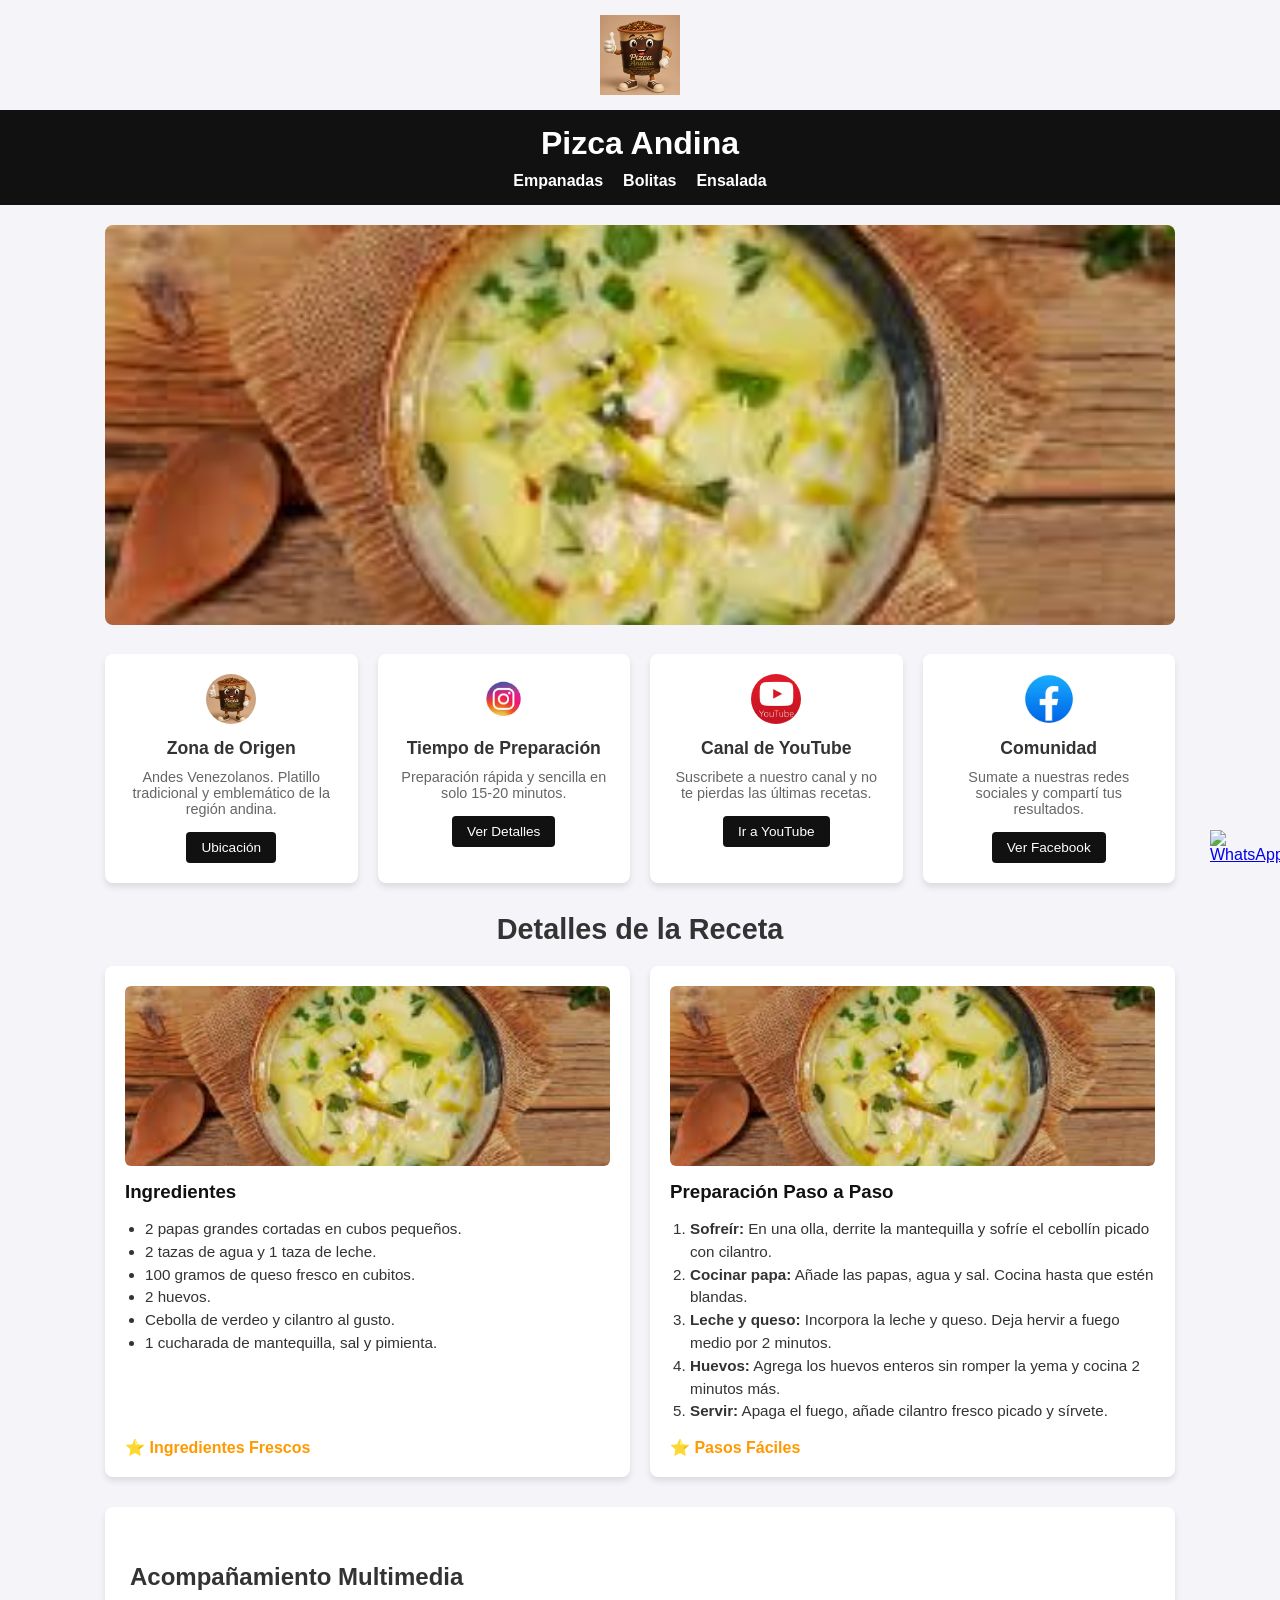
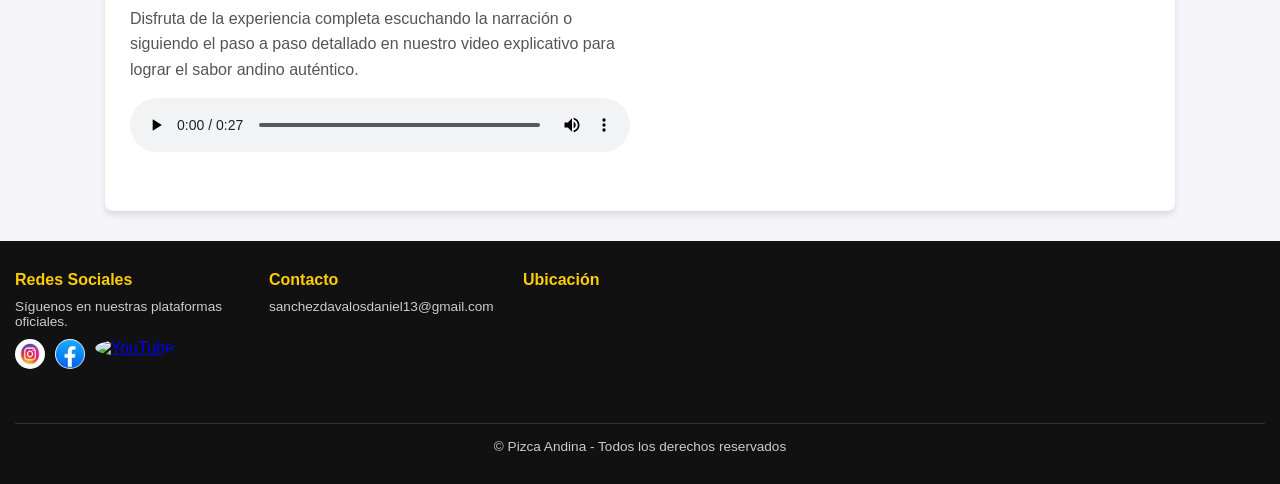
==== commit 99965137: "Add files via upload" ====
--- a/index.html
+++ b/index.html
@@ -15,11 +15,9 @@
     <header>
         <h1>Pizca Andina</h1>
         <nav>
-            <a href="index.html">Inicio</a>
             <a href="https://productosbahia.com.ar/receta/empanadas-de-sardinas/" target="_blank">Empanadas</a>
             <a href="https://www.cookmonkeys.com/bolitas-de-sardinas" target="_blank">Bolitas</a>
             <a href="https://cocinafrancia.com/2021/06/16/ensalada-de-sardinas-rucula-mozzarella/" target="_blank">Ensalada</a>
-            <a href="contactos.html">Contacto</a>
         </nav>
     </header>
 
@@ -50,12 +48,11 @@
             </article>
 
             <article class="card">
-                <img alt="YouTube" src="./imagen/youtube.jpg">
+                <img alt="YouTube" src="./imagen/Youtube.jpg">
                 <h3>Canal de YouTube</h3>
                 <p>Suscribete a nuestro canal y no te pierdas las últimas recetas.</p>
                 <a href="https://www.youtube.com/?app=desktop&hl=es" target="_blank">Ir a YouTube</a>
             </article>
-
             <article class="card">
                 <img alt="Facebook" src="./imagen/facebook.jpg">
                 <h3>Comunidad</h3>
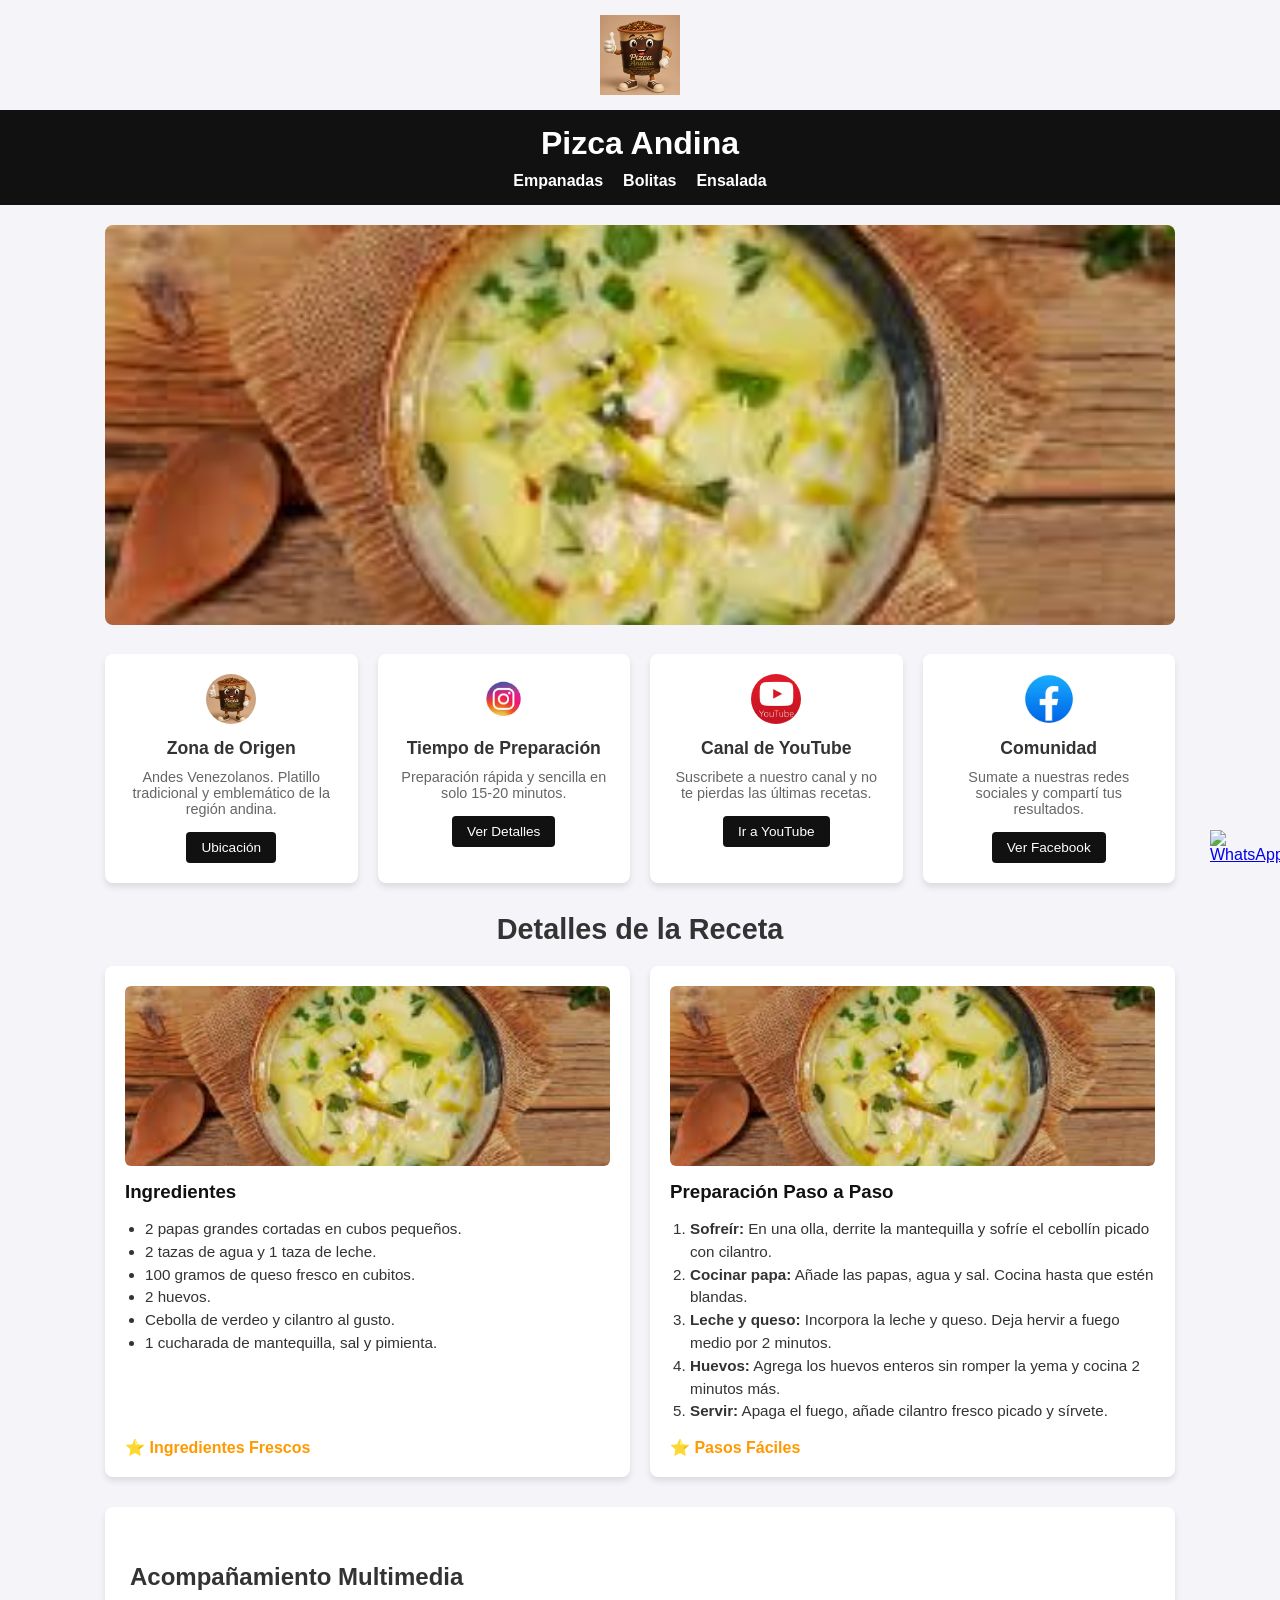
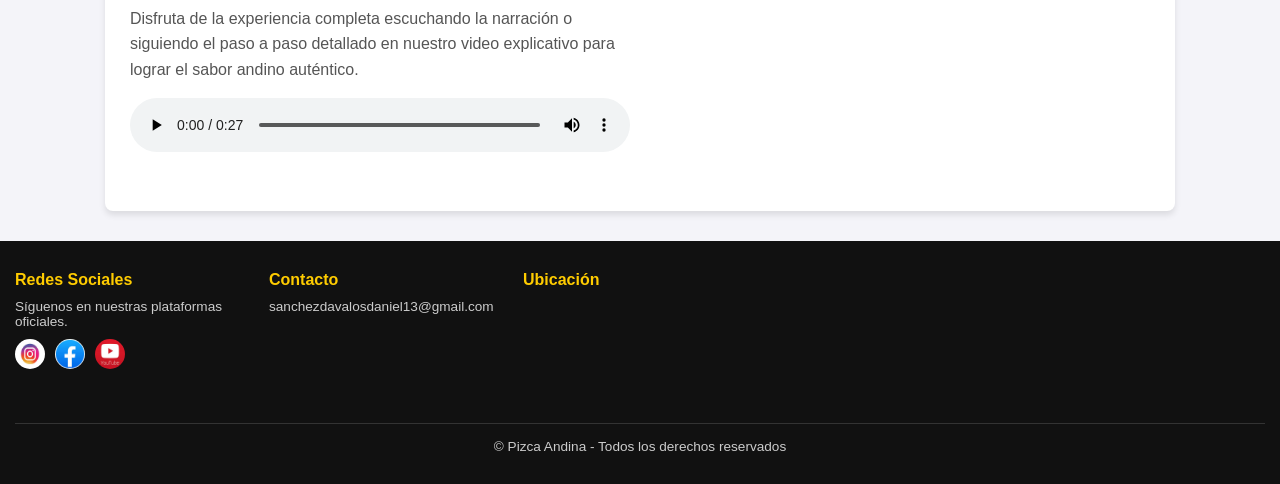
==== commit 1323b947: "Add files via upload" ====
--- a/index.html
+++ b/index.html
@@ -123,7 +123,7 @@
             <div class="footer-socials">
                 <a target="_blank" href="https://www.instagram.com/"><img src="./imagen/instagram.jpg" alt="Instagram"></a>
                 <a target="_blank" href="https://www.facebook.com/"><img src="./imagen/facebook.jpg" alt="Facebook"></a>
-                <a target="_blank" href="https://www.youtube.com/?app=desktop&hl=es"><img src="./imagen/youtube.jpg" alt="YouTube"></a>
+                <a target="_blank" href="https://www.youtube.com/?app=desktop&hl=es"><img src="./imagen/Youtube.jpg" alt="YouTube"></a>
             </div>
         </div>
 
